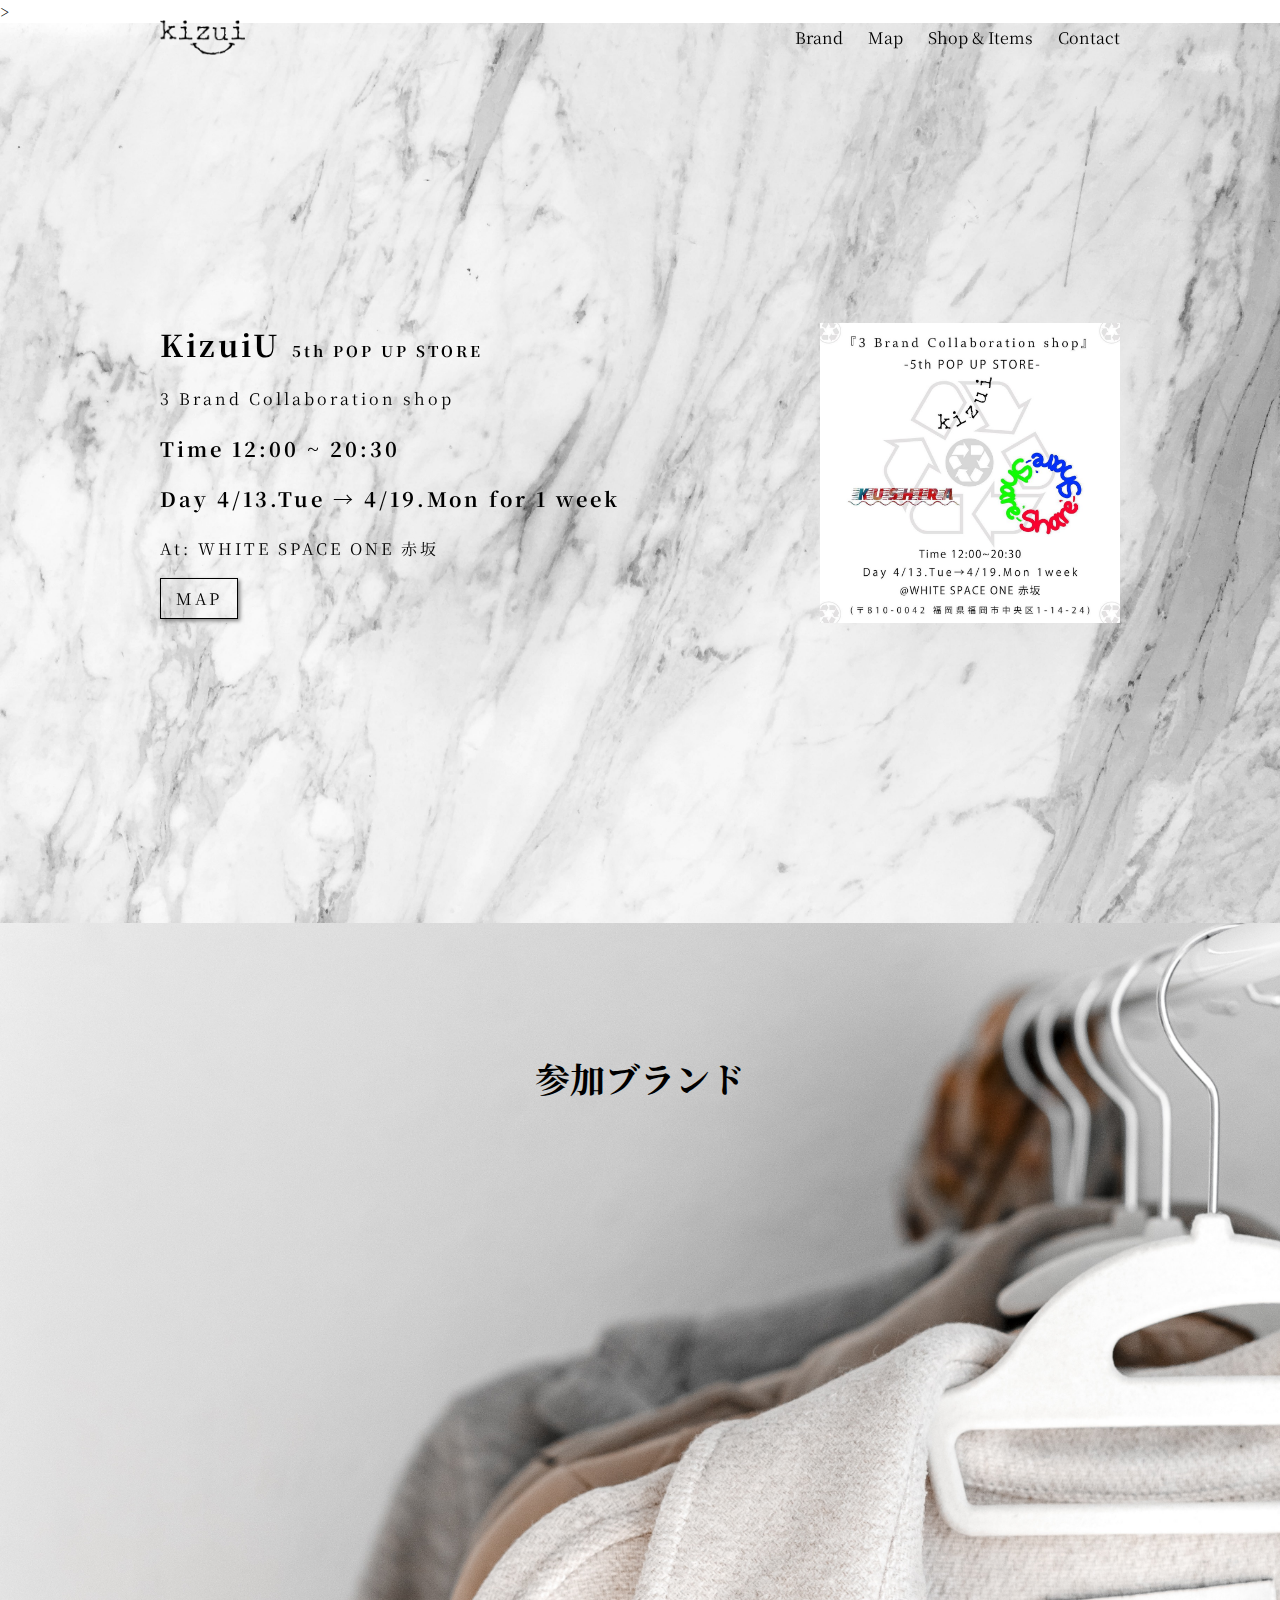
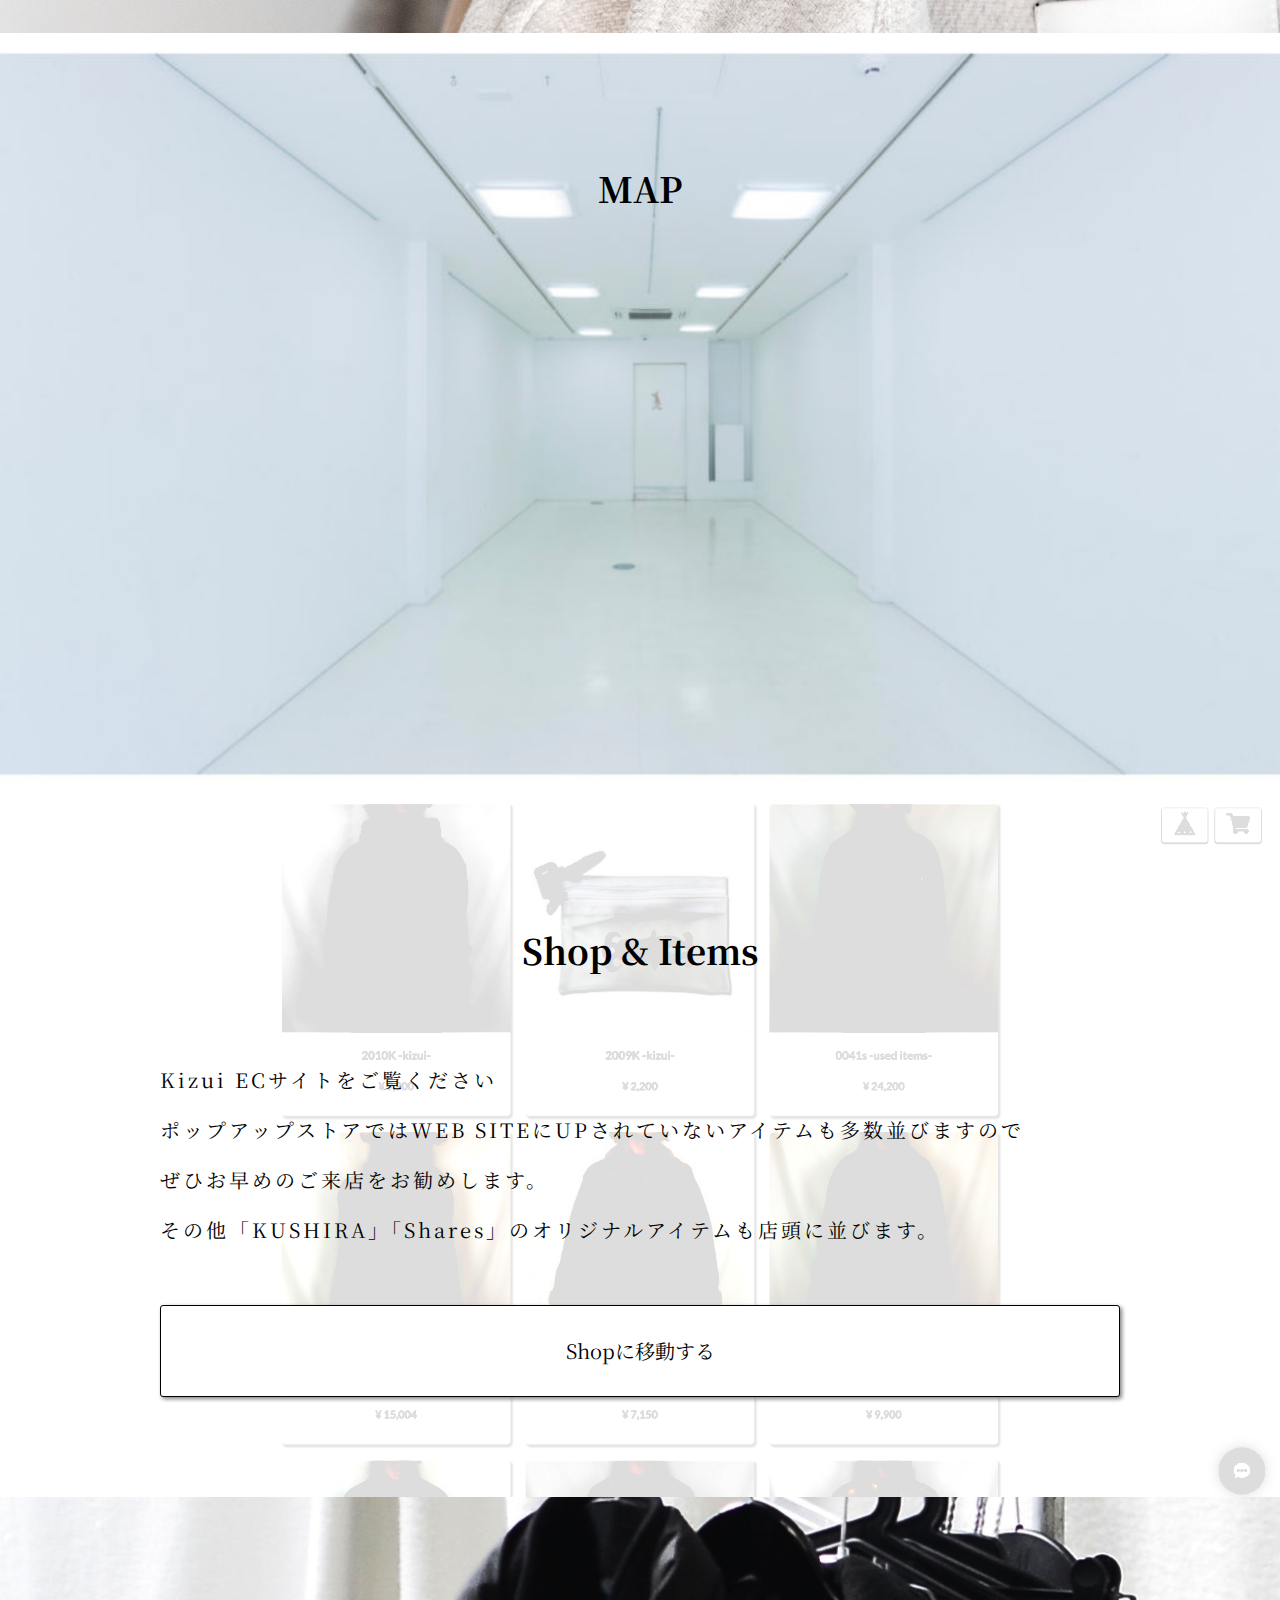
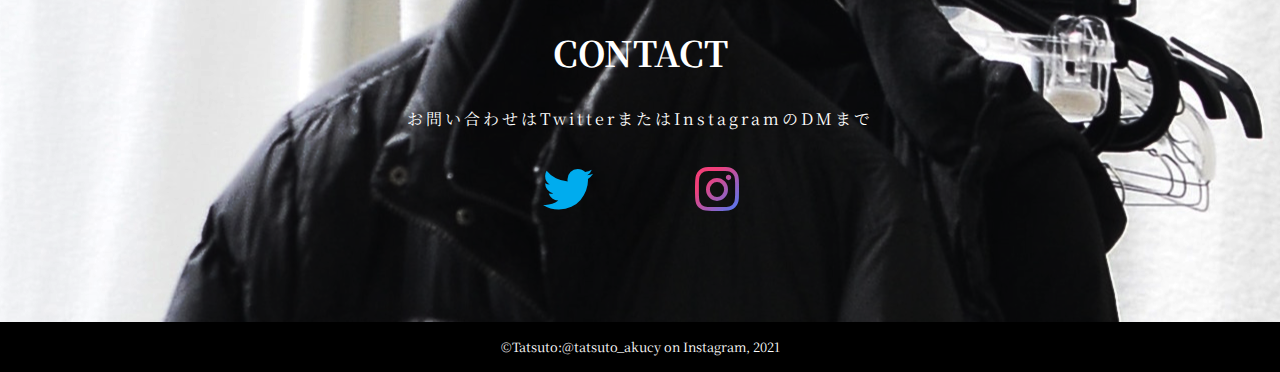
==== home.html @ 680b81e5 "opg設定" ====
<!DOCTYPE html>
<html lang="ja">
<head>
    <meta charset="UTF-8">
    <meta http-equiv="X-UA-Compatible" content="IE=edge">
    <meta name="viewport" content="width=device-width, initial-scale=1.0">
    <link rel="icon" href="img/favicon.ico" />
    <!-- Primary Meta Tags -->
    <title>Kizui U</title>
    <meta name="title" content="Kizui U">
    <meta name="description" content="KizuiU 5th POP UP STORE 3 Brand Collaboration shop Time 12:00 ~ 20:30 Day 4.13 Tue → 4.19 Mon for 1 week At: WHITE SPACE ONE 赤坂">

    <!-- Open Graph / Facebook -->
    <meta property="og:type" content="website">
    <meta property="og:url" content="https://tatsuto-t.github.io/kizui-5th/home.html">
    <meta property="og:title" content="Kizui U">
    <meta property="og:description" content="KizuiU 5th POP UP STORE 3 Brand Collaboration shop Time 12:00 ~ 20:30 Day 4.13 Tue → 4.19 Mon for 1 week At: WHITE SPACE ONE 赤坂">
    <meta property="og:image" content="https://twitter.com/Kizui_fukuoka/photo">

    <!-- Twitter -->
    <meta property="twitter:card" content="summary_large_image">
    <meta property="twitter:url" content="https://tatsuto-t.github.io/kizui-5th/home.html">
    <meta property="twitter:title" content="Kizui U">
    <meta property="twitter:description" content="KizuiU 5th POP UP STORE 3 Brand Collaboration shop Time 12:00 ~ 20:30 Day 4.13 Tue → 4.19 Mon for 1 week At: WHITE SPACE ONE 赤坂">
    <meta property="twitter:image" content="https://twitter.com/Kizui_fukuoka/photo">

    <!-- LINE-->>

    <link rel="stylesheet" href="css/reset.css">
    <link rel="stylesheet" href="css/style.css">
    <link rel="stylesheet" href="css/responsive.css">
    <link rel="preconnect" href="https://fonts.gstatic.com">
    <link href="https://fonts.googleapis.com/css2?family=Noto+Serif:ital,wght@0,400;0,700;1,400;1,700&display=swap" rel="stylesheet">
    <link href="https://fonts.googleapis.com/css2?family=Noto+Serif+JP:wght@200;300;400;500;600;700&display=swap" rel="stylesheet">
    <link href="https://use.fontawesome.com/releases/v5.6.1/css/all.css" rel="stylesheet">
    <link href="https://unpkg.com/aos@2.3.1/dist/aos.css" rel="stylesheet">
</head>
<body>
    <header class="header fixedClass" id="header">
        <div class="header-inner">
            <div class="header-inner-title">
                <a href="#fv"><img src="img/67496733_2654341741459579_6871684335550345512_n__1_-removebg-preview.png" alt=""></a>
            </div>
            <nav class="header-nav">
                <ul class="header-list">
                    <li class="header-item"><a href="#brand" class="">Brand</a></li>
                    <li class="header-item"><a href="#map" class="">Map</a></li>
                    <li class="header-item"><a href="#shop" class="">Shop & Items</a></li>
                    <li class="header-item"><a href="#contact" class="">Contact</a></li>
                </ul>
            </nav>
            <!-- <nav class="header-nav-res">
                <ul class="header-nav-res-list">
                    <li class="hedaer-nav-res-list-items">Brand</li>
                    <li class="hedaer-nav-res-list-items">Brand</li>
                    <li class="hedaer-nav-res-list-items">Brand</li>
                </ul>
            </nav> -->
            <div class="bglayer"></div>
            <button class="burger-btn">
                <span class="bar bar-top"></span>
                <span class="bar bar-mid"></span>
                <span class="bar bar-bot"></span>
            </button>
            <nav class="header-nav-res">
                <ul class="header-nav-res-list">
                    <li class="header-nav-res-list-items"><a href="#fv" class="">Home</a></li>
                    <li class="header-nav-res-list-items"><a href="#brand" class="">Brand</a></li>
                    <li class="header-nav-res-list-items"><a href="#ｓmap" class="">Map</a></li>
                    <li class="header-nav-res-list-items"><a href="#contact" class="">Contact</a></li>
                    <li class="header-nav-res-list-items"><a href="https://kizui.theshop.jp/" class="">Shop & Items</a></li>
                </ul>
            </nav>
        </div>
    </header>




    <main>
        <section class="fv" id="fv">
            <div class="fv-inner" data-aos="zoom-out" data-aos-duration="3000">
                <div class="fv-left">
                    <h2 class="fv-title">KizuiU <span class="fv-subtitle">5th POP UP STORE</span></h2>
                    <div class="fv-contents">
                        <!-- <p class="fv-subtitle">5th POP UP STORE</p> -->
                        <p class="fv-discription">3 Brand Collaboration shop</p>
                        <p class="fv-time">Time 12:00 ~ 20:30</p>
                        <div class="fv-date">Day 4/13.Tue → 4/19.Mon <br class="only-responsivebr">for 1 week</div>
                        <div class="fv-place">
                            <div class="fv-place-name"> At: WHITE SPACE ONE 赤坂</div>
                            <a href="#map" class="fv-place-button">MAP</a>
                        </div>
                    </div>

                </div>
                <div class="fv-right">
                    <div class="fv-right-img">
                        <img src="img/154770206_776366579925732_3287881624628034762_n.jpeg" alt="">
                    </div>
                </div>
            </div>

        </section>

        <section class="concept" id="brand">
            <div class="concept-inner section-inner">
                <h2 class="concept-title title">参加ブランド</h2>
                <div class="concept-discription" data-aos="fade-up" data-aos-duration="1500">
                    <div class="concept-brand">
                        <p class="brand-title">Kizui U</p>
                        <div class="brand-profile">
                            <div class="person-img">
                                <img src="img/78849855_466627437381842_8822648286873309929_n.jpeg" alt="">
                            </div>
                            <div class="brand-sns">
                                <div class="twitter-icon">
                                    <a href="!#"><i class="fab fa-twitter"></i></a>
                                </div>
                                <div class="instagram-icon">
                                    <a href="https://www.instagram.com/jonta4723/"><i class="fab fa-instagram"></i></a>
                                </div>
                            </div>
                        </div>
                        <div class="brand-text">
                            ああああああああああああああああああああああああああaaaaaaaaaaaaああああああ
                        </div>
                    </div>
                    <div class="concept-brand">
                        <p class="brand-title">KUSHIRA</p>
                        <div class="brand-profile" id="">
                            <div class="person-img">
                                <img src="img/129482021_290784669041099_453885726219843506_n.jpeg" alt="">
                            </div>
                            <div class="brand-sns">
                                <div class="twitter-icon">
                                    <a href="!#"><i class="fab fa-twitter"></i></a>
                                </div>
                                <div class="instagram-icon">
                                    <a href="!#"><i class="fab fa-instagram"></i></a>
                                </div>
                            </div>
                        </div>
                        <div class="brand-text">
                            ああああああああああああああああああああああああああaaaaaaaaaaaaああああああ
                        </div>
                    </div>
                    <div class="concept-brand" id="share">
                        <p class="brand-title">Share's</p>
                        <div class="brand-profile">
                            <div class="person-img">
                                <img src="img/pexels-mnz-1598505.jpg" alt="">
                            </div>
                            <div class="brand-sns">
                                <div class="twitter-icon">
                                    <a href="!#"><i class="fab fa-twitter"></i></a>
                                </div>
                                <div class="instagram-icon">
                                    <a href="!#"><i class="fab fa-instagram"></i></a>
                                </div>
                            </div>
                        </div>
                        <div class="brand-text">
                            ああああああああああああああああああああああああああaaaaaaaaaaaaああああああ
                        </div>
                    </div>
                </div>
            </div>
        </section>


        <section class="map" id="map">
            <div class="map-inner">
                <h4 class="map-title title">MAP</h4>
                <div class="map-discription" data-aos="fade-up" data-aos-duration="1500">
                    <div class="map-discription-left">
                        <h3 class="map-name">WHITE SPACE 赤坂</h3>
                        <p class="adress-title">住所</p>
                        <p class="adress">〒810-0042 <br>福岡県福岡市中央区赤坂１丁目１４−２４
                            </p>
                    </div>

                    <div class="map-discription-right">
                        <div class="google-map">
                            <iframe class="google-map-iframe" src="https://www.google.com/maps/embed?pb=!1m14!1m8!1m3!1d13294.396373745121!2d130.389203!3d33.589757!3m2!1i1024!2i768!4f13.1!3m3!1m2!1s0x0%3A0x3ccb156ed5cb7b91!2sBAR%20%26%20WHITE%20SPACE%20ONE!5e0!3m2!1sja!2sjp!4v1615189253435!5m2!1sja!2sjp" width="600" height="450" style="border:0;" allowfullscreen="" loading="lazy"></iframe>
                        </div>
                    </div>

                </div>

            </div>
            <!-- GOOGLE MAP  -->
        </section>

        <section class="shop" id="shop">
            <div class="shop-inner">
                <h4 class="shop-title title">Shop & Items</h4>
                <div class="shop-discription">
                    <div class="shop-discription-left">
                        <p>Kizui ECサイトをご覧ください</p>
                    <p>ポップアップストアではWEB SITEに<br class="only-responsivebr-500">UPされていないアイテムも多数並びますので<br>ぜひお早めのご来店をお勧めします。</p>
                    <p>その他「KUSHIRA」「Shares」の<br class="only-responsivebr-500">オリジナルアイテムも店頭に並びます。</p>
                    </div>
                    <div class="shop-discription-right">
                        <div class="shop-page-button">
                            <a href="https://kizui.theshop.jp/" target="_blank" rel="noopener noreferrer"><p>Shopに移動する</p></a>
                        </div>

                    </div>
                </div>
            </div>
        </section>

        <!-- <secition class="aboutme">
            <div class="section-inner">
                <h3 class="aboutme-title">石川</h3>
                <div class="aboutme-discription">
                    <div class="aboutme-img">
                        <img src="" alt="">
                    </div>
                    <div class="aboutme-right">
                        <div class="sns-icons">
                            <div class="twitter-icon"></div>
                            <div class="instagram-icon"></div>
                        </div>
                        <p class="aboutme-text">aaaaaaaaaaaああああああああああaaaaaaaaaaaaaaaaaaaaaaa</p>
                    </div>
                </div>
            </div> -->


        <!-- </secition> -->
        <section class="contact" id="contact" data-aos="" data-aos-duration="500">
            <div class="contact-inner">
                <div class="contact-title title">CONTACT</div>
                <div class="contact-discription">
                    <p class="contact-text">お問い合わせは<br class="only-responsivebr">TwitterまたはInstagramのDMまで</p>
                    <div class="sns-icons">
                        <div class="twitter-icon"><a href="!#"><i class="fab fa-twitter"></i></a></div>
                        <div class="instagram-icon"><a href="!#"><i class="fab fa-instagram"></i></a></div>
                    </div>
                </div>
            </div>

        </section>
    </main>
    <footer class="footer">
        <small>&copy;Tatsuto:@tatsuto_akucy on Instagram, 2021</small>
    </footer>
    <script src="https://ajax.googleapis.com/ajax/libs/jquery/3.5.1/jquery.min.js"></script>
    <script src="js/smooth-scroll.min.js"></script>
    <script src="https://unpkg.com/aos@2.3.1/dist/aos.js"></script>
    <script src="js/script.js"></script>
</body>
</html>

<!-- shopへの移動ボタンも欲しい -->
<!-- 2 -->
---- css/style.css ----
@charset "UTF-8";
body {
  font-family: "Nato Serif", 'Noto Serif JP', serif;
  margin: 0 auto;
  overflow-x: hidden;
}

img {
  width: 100%;
  height: 100%;
}

li {
  list-style: none;
}

a {
  text-decoration: none;
  color: black;
}

.section-inner {
  max-width: 1000px;
  width: 100%;
  margin: 0 auto;
}

.title {
  font-size: 35px;
  font-weight: bold;
  padding-top: 130px;
}

.fa-instagram {
  background: -webkit-linear-gradient(135deg, #427eff 0%, #f13f79 70%);
  -webkit-background-clip: text;
  -webkit-text-fill-color: transparent;
}

.header {
  width: 100%;
  vertical-align: middle;
  z-index: 3;
  position: absolute;
  top: 0;
  left: 0;
  -webkit-box-sizing: border-box;
          box-sizing: border-box;
  -webkit-transition: .5s;
  transition: .5s;
}

.header-inner {
  -webkit-transition: .5s;
  transition: .5s;
  padding: 0 20px;
  display: -webkit-box;
  display: -ms-flexbox;
  display: flex;
  max-width: 1000px;
  width: 100%;
  -webkit-box-align: center;
      -ms-flex-align: center;
          align-items: center;
  margin: 0 auto;
  padding: 20px;
  -webkit-box-pack: justify;
      -ms-flex-pack: justify;
          justify-content: space-between;
}

.header-inner-title {
  -webkit-transition: .5s;
  transition: .5s;
  font-style: italic;
  font-size: 20px;
}

.header-inner-title img {
  height: 35px;
  width: auto;
  vertical-align: middle;
}

.header-inner .header-nav .header-list {
  display: -webkit-box;
  display: -ms-flexbox;
  display: flex;
}

.header-inner .header-nav .header-list .header-item {
  padding-left: 25px;
}

.header-inner .header-nav-res {
  display: none;
}

.header-inner .burger-btn {
  display: none;
  z-index: 15;
}

.fixed {
  position: fixed;
  background-color: whitesmoke;
  width: 100%;
  -webkit-transition: .5s;
  transition: .5s;
}

.header-active {
  background-color: none !important;
}

.bglayer {
  position: fixed;
  top: 0;
  left: 0;
  width: 100%;
  height: 100%;
  display: none;
  background: #000;
  opacity: 0.3;
  z-index: 3;
  -webkit-transition: 0.3s;
  transition: 0.3s;
}

.bglayer.open {
  -webkit-transition: 0.3s;
  transition: 0.3s;
}

.fv {
  height: 100vh;
  min-height: 550px;
  position: relative;
  background-image: url("../img/pexels-henry-&-co-2341290.jpg");
  background-position: center;
  background-size: cover;
}

.fv .fv-inner {
  display: -webkit-box;
  display: -ms-flexbox;
  display: flex;
  -webkit-box-align: center;
      -ms-flex-align: center;
          align-items: center;
  -webkit-box-pack: justify;
      -ms-flex-pack: justify;
          justify-content: space-between;
  max-width: 1000px;
  padding: 0 50px;
  position: absolute;
  top: 0;
  right: 0;
  bottom: 0;
  left: 0;
  margin: auto;
  padding: 0 20px;
}

.fv .fv-inner .fv-left {
  letter-spacing: 3px;
}

.fv .fv-inner .fv-left .fv-title {
  font-size: 30px;
  padding-bottom: 8px;
}

.fv .fv-inner .fv-left .fv-title span {
  font-size: 15px;
}

.fv .fv-inner .fv-left .fv-contents {
  line-height: 50px;
}

.fv .fv-inner .fv-left .fv-contents .fv-time {
  font-size: 20px;
  font-weight: bold;
}

.fv .fv-inner .fv-left .fv-contents .fv-date {
  font-size: 20px;
  font-weight: bold;
}

.fv .fv-inner .fv-left .fv-contents .fv-place .fv-place-button {
  border: 1px solid black;
  padding: 8px 15px;
  -webkit-box-shadow: 2px 2px 4px gray;
          box-shadow: 2px 2px 4px gray;
  -webkit-transition: .3s;
  transition: .3s;
}

.fv .fv-inner .fv-left .fv-contents .fv-place .fv-place-button:hover {
  opacity: .3;
  -webkit-transition: .3s;
  transition: .3s;
}

.fv .fv-inner .fv-right .fv-right-img {
  width: 300px;
  height: 300px;
}

.concept {
  background-image: url("../img/pexels-nataliya-vaitkevich-4641825.jpg");
  background-size: cover;
  background-position: center;
  padding-bottom: 100px;
}

.concept-inner {
  padding: 0 20px;
}

.concept-inner .concept-title {
  text-align: center;
  padding-bottom: 80px;
}

.concept-inner .concept-discription {
  display: -webkit-box;
  display: -ms-flexbox;
  display: flex;
  -webkit-box-pack: justify;
      -ms-flex-pack: justify;
          justify-content: space-between;
}

.concept-inner .concept-discription .concept-brand {
  color: black;
  background-image: url("../img/67496733_2654341741459579_6871684335550345512_n.jpeg");
  background-color: rgba(255, 255, 255, 0.8);
  background-blend-mode: lighten;
  background-size: cover;
  background-position: center;
  width: 30%;
  height: 350px;
  border: 1px solid black;
  padding-left: 2%;
  padding-right: 2%;
}

.concept-inner .concept-discription .concept-brand .brand-title {
  padding-top: 10px;
  text-align: center;
  color: black;
  padding-bottom: 10px;
}

.concept-inner .concept-discription .concept-brand .brand-profile {
  display: -webkit-box;
  display: -ms-flexbox;
  display: flex;
  -webkit-box-align: center;
      -ms-flex-align: center;
          align-items: center;
}

.concept-inner .concept-discription .concept-brand .brand-profile .person-img {
  width: 100px;
  height: 100px;
}

.concept-inner .concept-discription .concept-brand .brand-profile .person-img img {
  border-radius: 50%;
  -o-object-fit: cover;
     object-fit: cover;
}

.concept-inner .concept-discription .concept-brand .brand-profile .brand-sns {
  margin: 0 auto;
  display: -webkit-box;
  display: -ms-flexbox;
  display: flex;
  -ms-flex-pack: distribute;
      justify-content: space-around;
  font-size: 30px;
}

.concept-inner .concept-discription .concept-brand .brand-profile .brand-sns .twitter-icon .fa-twitter {
  color: #00acee;
}

.concept-inner .concept-discription .concept-brand .brand-profile .brand-sns .instagram-icon {
  padding-left: 50%;
}

.concept-inner .concept-discription .concept-brand .brand-text {
  padding-top: 18px;
  color: black;
}

#share {
  background-image: url("../img/pexels-dids-4951277.jpeg");
  background-position: center;
  background-size: cover;
}

.map {
  background-image: url("../img/rental03-1024x724.jpeg");
  background-position: center;
  background-size: cover;
  padding-bottom: 100px;
}

.map-inner {
  max-width: 1000px;
  margin: 0 auto;
  padding: 0 20px;
}

.map-inner .map-title {
  text-align: center;
}

.map-inner .map-discription {
  display: -webkit-box;
  display: -ms-flexbox;
  display: flex;
  -webkit-box-pack: justify;
      -ms-flex-pack: justify;
          justify-content: space-between;
  padding-top: 50px;
}

.map-inner .map-discription-left {
  width: 40%;
  line-height: 30px;
  letter-spacing: 3px;
  padding-top: 10%;
}

.map-inner .map-discription-left .map-name {
  font-size: 30px;
  padding-bottom: 20px;
}

.map-inner .map-discription-right {
  position: relative;
  width: 60%;
}

.map-inner .map-discription-right .google-map {
  height: 0;
  padding-top: 75%;
}

.map-inner .map-discription-right .google-map .google-map-iframe {
  position: absolute;
  top: 0;
  left: 0;
  width: 100%;
  height: 100%;
}

.shop {
  background-image: url("../img/FireShot Capture 003 - kizui shop（キズイショップ） 古着・古着リメイクブランドSHOP - kizui.theshop.jp.png");
  background-position: center;
  background-color: #dddddd;
  background-size: cover;
  background-blend-mode: lighten;
  padding-bottom: 100px;
  background-position: 50% 10%;
}

.shop .shop-inner {
  max-width: 1000px;
  margin: 0 auto;
  padding: 0 20px;
  text-align: center;
}

.shop .shop-inner .shop-title {
  padding-bottom: 80px;
}

.shop .shop-inner .shop-discription {
  font-size: 20px;
  line-height: 50px;
  text-align: left;
}

.shop .shop-inner .shop-discription-left {
  padding-bottom: 50px;
  letter-spacing: 3px;
}

.shop .shop-inner .shop-discription-left a {
  border: solid;
}

.shop .shop-inner .shop-discription-right p {
  padding: 20px;
  border: 1px solid;
  text-align: center;
  border-radius: 3px;
  background-color: white;
  -webkit-box-shadow: 2px 2px 4px gray;
          box-shadow: 2px 2px 4px gray;
}

.shop .shop-inner .shop-discription-right p:hover {
  color: white;
  background-color: gray;
  -webkit-transition: .3s;
  transition: .3s;
  -webkit-box-shadow: 2px 2px 4px white;
          box-shadow: 2px 2px 4px white;
}

.contact {
  background-image: url("../img/pexels-skylar-kang-6044973.jpg");
  background-position: 65%, 0%;
  background-color: #545454;
  background-blend-mode: hard-light;
  text-align: center;
  padding-bottom: 100px;
  position: relative;
}

.contact .contact-inner {
  max-width: 1000px;
  margin: 0 auto;
}

.contact .contact-inner .contact-title {
  padding-bottom: 30px;
  color: white;
}

.contact .contact-inner .contact-discription {
  color: white;
}

.contact .contact-inner .contact-discription .contact-text {
  padding-bottom: 20px;
  letter-spacing: 3px;
}

.contact .contact-inner .contact-discription .sns-icons {
  display: -webkit-box;
  display: -ms-flexbox;
  display: flex;
  -webkit-box-pack: center;
      -ms-flex-pack: center;
          justify-content: center;
  font-size: 50px;
}

.contact .contact-inner .contact-discription .sns-icons .twitter-icon {
  padding-right: 5%;
}

.contact .contact-inner .contact-discription .sns-icons .fa-twitter {
  color: #00acee;
  padding-right: 20%;
}

.contact .contact-inner .contact-discription .sns-icons .instagram-icon {
  padding-left: 5%;
}

.contact .contact-inner .contact-discription .sns-icons .fa-instagram {
  color: palevioletred;
  padding-left: 5%;
}

.footer {
  background-color: black;
  text-align: center;
}

.footer small {
  color: white;
  text-align: center;
  line-height: 50px;
}

.only-responsivebr {
  display: none;
}

.only-responsivebr-375 {
  display: none;
}

.only-responsivebr-500 {
  display: none;
}

.open {
  display: block;
}

.header-active {
  background-color: none !important;
}
/*# sourceMappingURL=style.css.map */
---- css/responsive.css ----
@media screen and (max-width: 768px) {
  .header-inner {
    padding-left: 4vw;
    padding-right: 4vw;
    padding-top: 15px;
    padding-bottom: 15px;
  }
  .header-inner .header-nav {
    display: none;
  }
  .header-inner .burger-btn {
    display: block;
    position: absolute;
    right: 4vw;
    z-index: 13;
    -webkit-transition: all .5s;
    transition: all .5s;
  }
  .header-inner .burger-btn .bar {
    display: block;
    height: 3px;
    width: 30px;
    background-color: black;
    -webkit-transition: all .5s;
    transition: all .5s;
  }
  .header-inner .bar-top,
  .header-inner .bar-mid {
    margin-bottom: 8px;
  }
  .header-inner .burger-btn.close .bar-top {
    -webkit-transform: rotate(45deg) translate(8px, 8px);
            transform: rotate(45deg) translate(8px, 8px);
    border-color: white;
    -webkit-transition: all .5s;
    transition: all .5s;
    background-color: white;
  }
  .header-inner .burger-btn.close .bar-mid {
    opacity: 0;
    -webkit-transition: all opacity .3s;
    transition: all opacity .3s;
    border-color: white;
  }
  .header-inner .burger-btn.close .bar-bot {
    -webkit-transform: rotate(-45deg) translate(8px, -8px);
            transform: rotate(-45deg) translate(8px, -8px);
    -webkit-transition: all .5s;
    transition: all .5s;
    border-color: white;
    background-color: white;
  }
  .header .header-nav-res {
    display: block;
    background-image: url("../img/mathias-p-r-reding-3GwOfh-VMgQ-unsplash.jpg");
    background-size: cover;
    background-color: black;
    background-blend-mode: luminosity;
    background-position: 10%, 0;
    height: 100vh;
    width: 60%;
    margin: 0 0 0 auto;
    padding: 0;
    z-index: 9;
    position: fixed;
    top: 0;
    right: 0;
    color: white;
    right: -60%;
    -webkit-transition: 0.3s;
    transition: 0.3s;
  }
  .header .header-nav-res-list {
    padding-top: 30px;
    padding-left: 10vw;
  }
  .header .header-nav-res-list-items {
    line-height: 5;
  }
  .header .header-nav-res-list-items a {
    color: white;
  }
  .header-nav-res.active {
    right: 0 !important;
    -webkit-transition: 0.3s;
    transition: 0.3s;
  }
  .fv-inner {
    background-image: url("../img/154770206_776366579925732_3287881624628034762_n.jpeg");
    background-position: center;
    background-size: contain;
    background-blend-mode: lighten;
    background-color: rgba(255, 255, 255, 0.8);
    padding-top: 30px;
  }
  .fv-inner .fv-right {
    display: none;
  }
  .concept-inner {
    padding: 0 4vw;
  }
  .concept .concept-discription {
    display: block;
  }
  .concept .concept-discription .concept-brand {
    width: 100%;
    padding-left: 15px;
    padding-right: 15px;
  }
  .concept .concept-discription .concept-brand .brand-title {
    font-size: 25px;
    font-style: italic;
  }
  .concept .concept-discription .concept-brand .brand-profile .brand-sns {
    font-size: 40px;
    -webkit-box-pack: justify;
        -ms-flex-pack: justify;
            justify-content: space-between;
    width: 30%;
  }
  .map-inner {
    padding: 0 4vw;
  }
  .map-inner .map-title {
    font-size: 35px;
  }
  .map-inner .map-discription {
    display: block;
    font-size: 15px;
  }
  .map-inner .map-discription-left {
    width: 100%;
    text-align: center;
    padding-bottom: 50px;
    font-weight: bold;
    padding-top: 9%;
  }
  .map-inner .map-discription-right {
    width: 100%;
  }
  .shop-inner .shop-discription-left {
    font-size: 15px;
  }
  .contact .contact-inner {
    padding: 0 4vw;
  }
  footer {
    font-size: 50%;
  }
  .only-responsivebr {
    display: block;
  }
}

@media screen and (max-width: 500px) {
  .only-responsivebr-500 {
    display: block;
  }
}

@media screen and (max-width: 375px) {
  .fv {
    margin-top: 30px;
  }
  .only-responsivebr-375 {
    display: block;
  }
}
/*# sourceMappingURL=responsive.css.map */
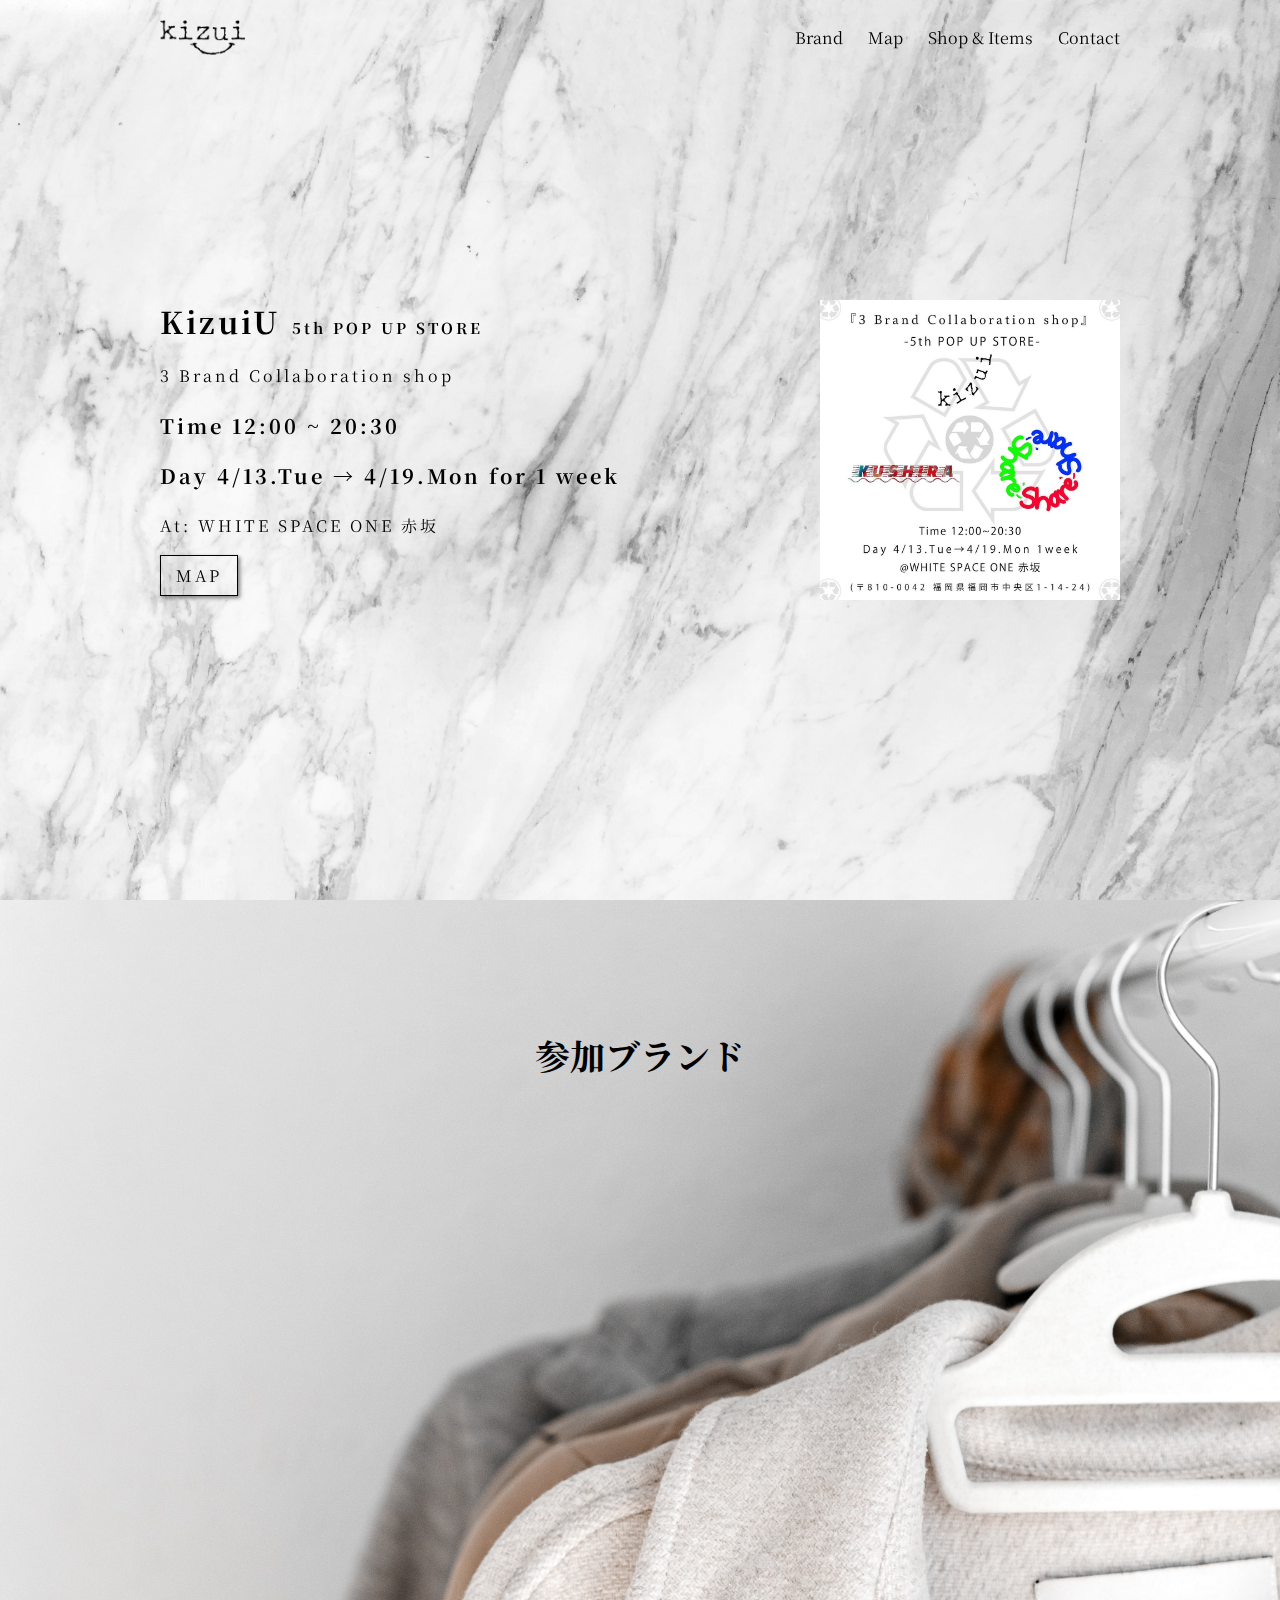
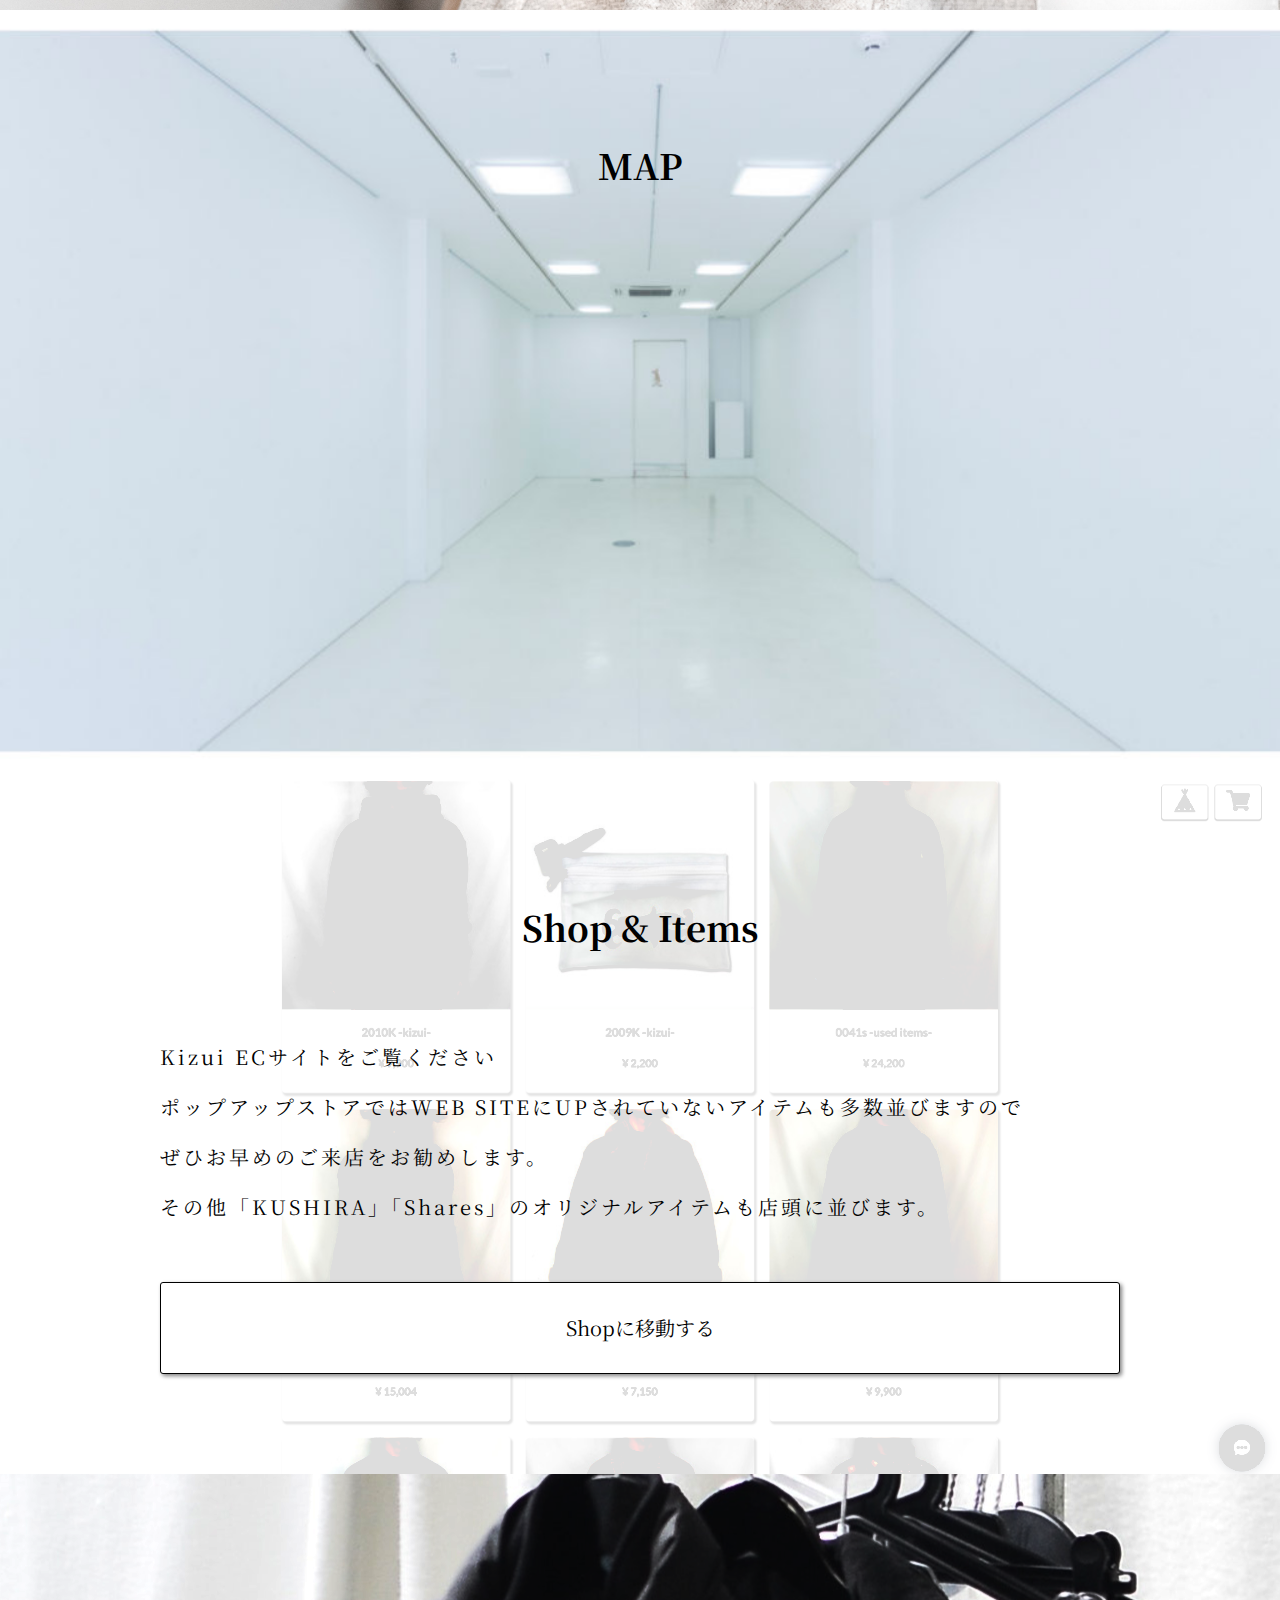
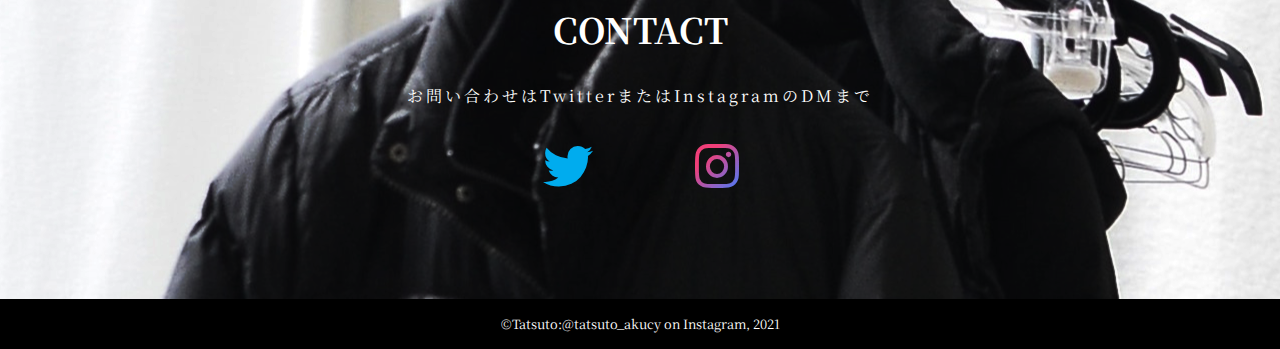
==== commit 96489c1b: "bag" ====
--- a/home.html
+++ b/home.html
@@ -24,7 +24,7 @@
     <meta property="twitter:description" content="KizuiU 5th POP UP STORE 3 Brand Collaboration shop Time 12:00 ~ 20:30 Day 4.13 Tue → 4.19 Mon for 1 week At: WHITE SPACE ONE 赤坂">
     <meta property="twitter:image" content="https://twitter.com/Kizui_fukuoka/photo">
 
-    <!-- LINE-->>
+    <!-- LINE-->
 
     <link rel="stylesheet" href="css/reset.css">
     <link rel="stylesheet" href="css/style.css">
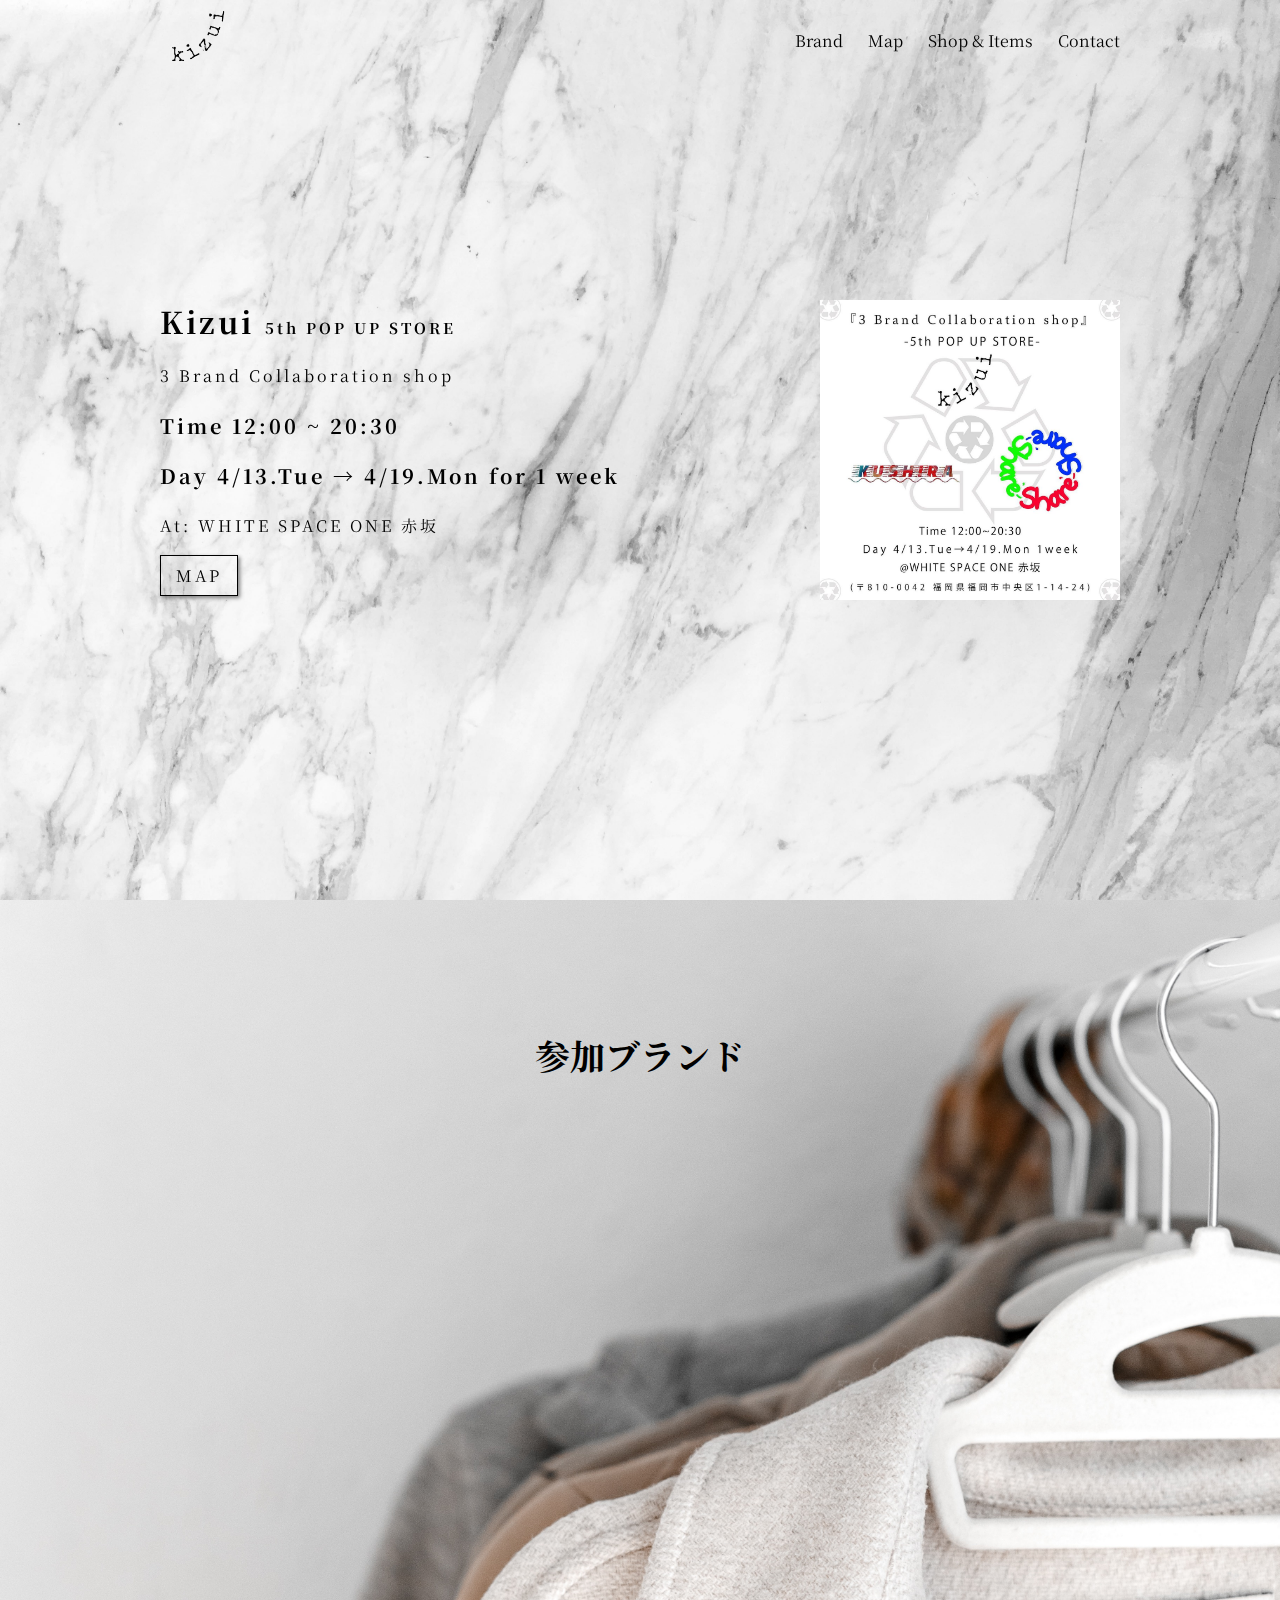
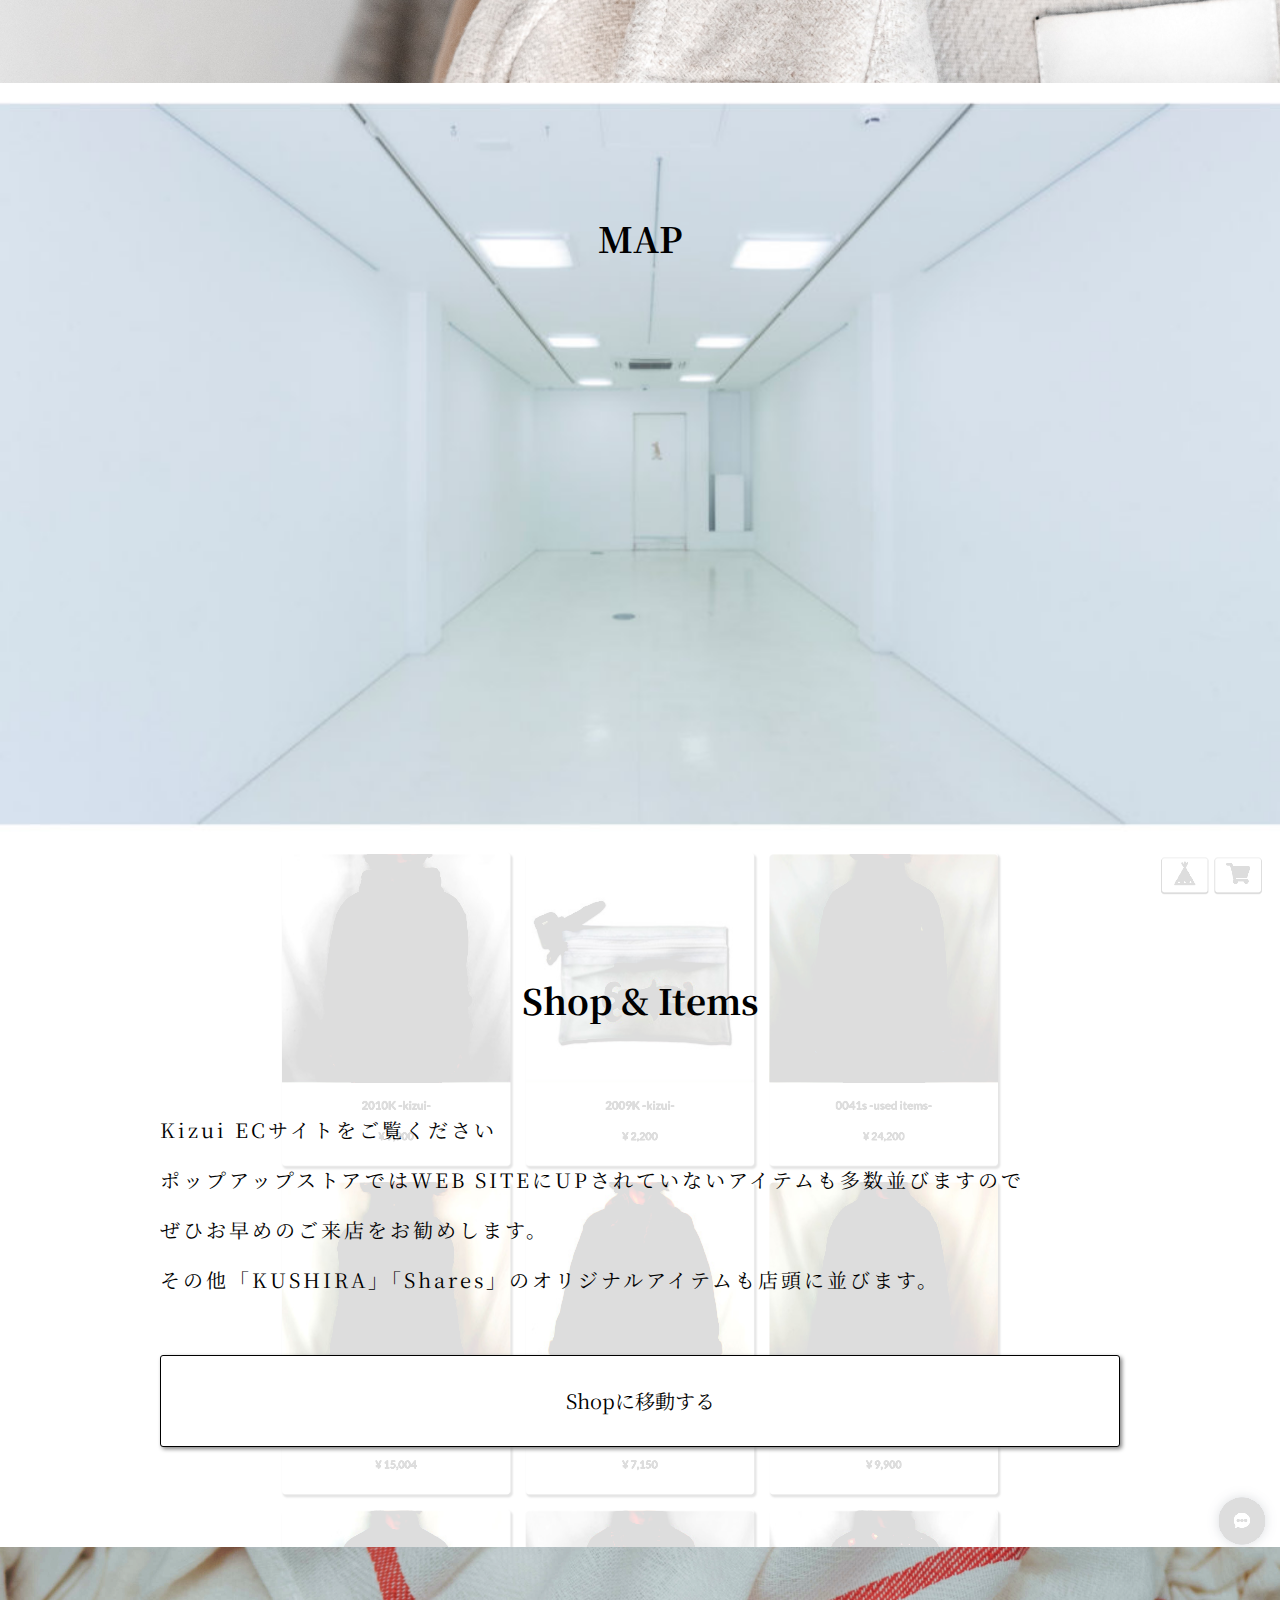
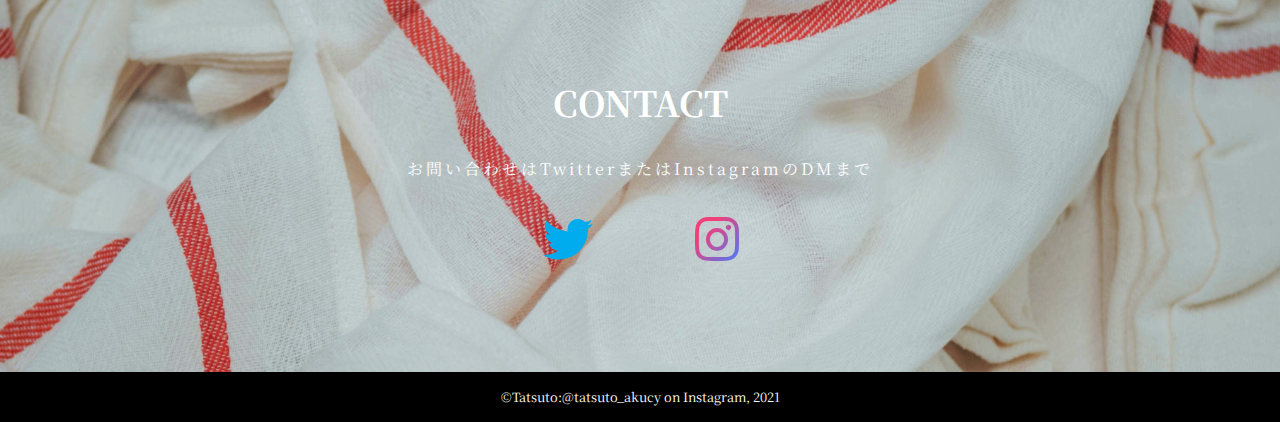
==== commit 5ef856eb: "JONTAさん修正途中" ====
--- a/home.html
+++ b/home.html
@@ -15,14 +15,14 @@
     <meta property="og:url" content="https://tatsuto-t.github.io/kizui-5th/home.html">
     <meta property="og:title" content="Kizui U">
     <meta property="og:description" content="KizuiU 5th POP UP STORE 3 Brand Collaboration shop Time 12:00 ~ 20:30 Day 4.13 Tue → 4.19 Mon for 1 week At: WHITE SPACE ONE 赤坂">
-    <meta property="og:image" content="https://twitter.com/Kizui_fukuoka/photo">
+    <meta property="og:image" content="https://pbs.twimg.com/profile_images/1190644043493117954/TVlC86c8_400x400.jpg">
 
     <!-- Twitter -->
     <meta property="twitter:card" content="summary_large_image">
     <meta property="twitter:url" content="https://tatsuto-t.github.io/kizui-5th/home.html">
     <meta property="twitter:title" content="Kizui U">
     <meta property="twitter:description" content="KizuiU 5th POP UP STORE 3 Brand Collaboration shop Time 12:00 ~ 20:30 Day 4.13 Tue → 4.19 Mon for 1 week At: WHITE SPACE ONE 赤坂">
-    <meta property="twitter:image" content="https://twitter.com/Kizui_fukuoka/photo">
+    <meta property="twitter:image" content="https://pbs.twimg.com/profile_images/1190644043493117954/TVlC86c8_400x400.jpg">
 
     <!-- LINE-->
 
@@ -39,7 +39,7 @@
     <header class="header fixedClass" id="header">
         <div class="header-inner">
             <div class="header-inner-title">
-                <a href="#fv"><img src="img/67496733_2654341741459579_6871684335550345512_n__1_-removebg-preview.png" alt=""></a>
+                <a href="#fv"><img src="img/Kizui_regular_imgs/kizui斜め(新オリジナル)5.png" alt=""></a>
             </div>
             <nav class="header-nav">
                 <ul class="header-list">
@@ -81,7 +81,7 @@
         <section class="fv" id="fv">
             <div class="fv-inner" data-aos="zoom-out" data-aos-duration="3000">
                 <div class="fv-left">
-                    <h2 class="fv-title">KizuiU <span class="fv-subtitle">5th POP UP STORE</span></h2>
+                    <h2 class="fv-title">Kizui <span class="fv-subtitle">5th POP UP STORE</span></h2>
                     <div class="fv-contents">
                         <!-- <p class="fv-subtitle">5th POP UP STORE</p> -->
                         <p class="fv-discription">3 Brand Collaboration shop</p>
@@ -108,7 +108,7 @@
                 <h2 class="concept-title title">参加ブランド</h2>
                 <div class="concept-discription" data-aos="fade-up" data-aos-duration="1500">
                     <div class="concept-brand">
-                        <p class="brand-title">Kizui U</p>
+                        <p class="brand-title">- Kizui -</p>
                         <div class="brand-profile">
                             <div class="person-img">
                                 <img src="img/78849855_466627437381842_8822648286873309929_n.jpeg" alt="">
@@ -123,11 +123,13 @@
                             </div>
                         </div>
                         <div class="brand-text">
-                            ああああああああああああああああああああああああああaaaaaaaaaaaaああああああ
-                        </div>
-                    </div>
-                    <div class="concept-brand">
-                        <p class="brand-title">KUSHIRA</p>
+                            古着、リメイクした古着とオリジナルの商品を扱う、福岡のSHOP。
+                            当店のアイテムを日々のスタイリングに１つでも加えるだけで
+                            いつもとは違う、人とは変わった個性的な着こなしを楽しめます。
+                        </div>
+                    </div>
+                    <div class="concept-brand" id="kushira">
+                        <p class="brand-title">- KUSHIRA -</p>
                         <div class="brand-profile" id="">
                             <div class="person-img">
                                 <img src="img/129482021_290784669041099_453885726219843506_n.jpeg" alt="">
@@ -142,11 +144,13 @@
                             </div>
                         </div>
                         <div class="brand-text">
-                            ああああああああああああああああああああああああああaaaaaaaaaaaaああああああ
+                            @kazuki___art がネームを「KUSHIRA」へ変更。パテや染料等を使って様々な作品を作ったり
+                            POP UP STOREでは店内のオブジェクト作りと
+                            リメイクアイテムと服飾品も販売します。
                         </div>
                     </div>
                     <div class="concept-brand" id="share">
-                        <p class="brand-title">Share's</p>
+                        <p class="brand-title">- Share's -</p>
                         <div class="brand-profile">
                             <div class="person-img">
                                 <img src="img/pexels-mnz-1598505.jpg" alt="">
@@ -161,7 +165,8 @@
                             </div>
                         </div>
                         <div class="brand-text">
-                            ああああああああああああああああああああああああああaaaaaaaaaaaaああああああ
+                            @yu_daidesuuと@tacminemの二人が展開するNew brand。コンセプトは"自分が着たいと思う物を作る"
+                            「Share's＝共有」
                         </div>
                     </div>
                 </div>
--- a/css/style.css
+++ b/css/style.css
@@ -63,7 +63,8 @@
       -ms-flex-align: center;
           align-items: center;
   margin: 0 auto;
-  padding: 20px;
+  padding-left: 20px;
+  padding-right: 20px;
   -webkit-box-pack: justify;
       -ms-flex-pack: justify;
           justify-content: space-between;
@@ -77,7 +78,7 @@
 }
 
 .header-inner-title img {
-  height: 35px;
+  height: 80px;
   width: auto;
   vertical-align: middle;
 }
@@ -236,16 +237,20 @@
 
 .concept-inner .concept-discription .concept-brand {
   color: black;
-  background-image: url("../img/67496733_2654341741459579_6871684335550345512_n.jpeg");
+  background-image: url("../img/Kizui_regular_imgs/kizui斜め(新オリジナル)5.png");
   background-color: rgba(255, 255, 255, 0.8);
   background-blend-mode: lighten;
-  background-size: cover;
+  background-size: contain;
   background-position: center;
   width: 30%;
-  height: 350px;
+  -ms-flex-item-align: stretch;
+      -ms-grid-row-align: stretch;
+      align-self: stretch;
   border: 1px solid black;
   padding-left: 2%;
   padding-right: 2%;
+  padding-top: 10px;
+  padding-bottom: 40px;
 }
 
 .concept-inner .concept-discription .concept-brand .brand-title {
@@ -273,6 +278,8 @@
   border-radius: 50%;
   -o-object-fit: cover;
      object-fit: cover;
+  -webkit-box-shadow: black;
+          box-shadow: black;
 }
 
 .concept-inner .concept-discription .concept-brand .brand-profile .brand-sns {
@@ -296,12 +303,21 @@
 .concept-inner .concept-discription .concept-brand .brand-text {
   padding-top: 18px;
   color: black;
+  letter-spacing: 3px;
+  line-height: 30px;
+  font-weight: bold;
 }
 
 #share {
-  background-image: url("../img/pexels-dids-4951277.jpeg");
-  background-position: center;
-  background-size: cover;
+  background-image: url("../img/Kizui_regular_imgs/IMG_9426.PNG");
+  background-position: center;
+  background-size: contain;
+}
+
+#kushira {
+  background-image: url("../img/Kizui_regular_imgs/kushira.png");
+  background-position: center;
+  background-size: contain;
 }
 
 .map {
@@ -417,10 +433,11 @@
 }
 
 .contact {
-  background-image: url("../img/pexels-skylar-kang-6044973.jpg");
-  background-position: 65%, 0%;
+  background-image: url("../img/bg-imgs/brian-patrick-tagalog-6ODCOyHt944-unsplash.jpg");
   background-color: #545454;
   background-blend-mode: hard-light;
+  background-position: 10%, 0%;
+  background-size: cover;
   text-align: center;
   padding-bottom: 100px;
   position: relative;
--- a/css/responsive.css
+++ b/css/responsive.css
@@ -2,8 +2,6 @@
   .header-inner {
     padding-left: 4vw;
     padding-right: 4vw;
-    padding-top: 15px;
-    padding-bottom: 15px;
   }
   .header-inner .header-nav {
     display: none;
@@ -100,12 +98,29 @@
     padding: 0 4vw;
   }
   .concept .concept-discription {
-    display: block;
+    display: -webkit-box;
+    display: -ms-flexbox;
+    display: flex;
+    -webkit-box-orient: vertical;
+    -webkit-box-direction: normal;
+        -ms-flex-direction: column;
+            flex-direction: column;
+    -ms-flex-item-align: stretch;
+        align-self: stretch;
+    -webkit-box-align: stretch;
+        -ms-flex-align: stretch;
+            align-items: stretch;
   }
   .concept .concept-discription .concept-brand {
     width: 100%;
     padding-left: 15px;
     padding-right: 15px;
+    -ms-flex-item-align: stretch;
+        -ms-grid-row-align: stretch;
+        align-self: stretch;
+    -webkit-box-align: stretch;
+        -ms-flex-align: stretch;
+            align-items: stretch;
   }
   .concept .concept-discription .concept-brand .brand-title {
     font-size: 25px;
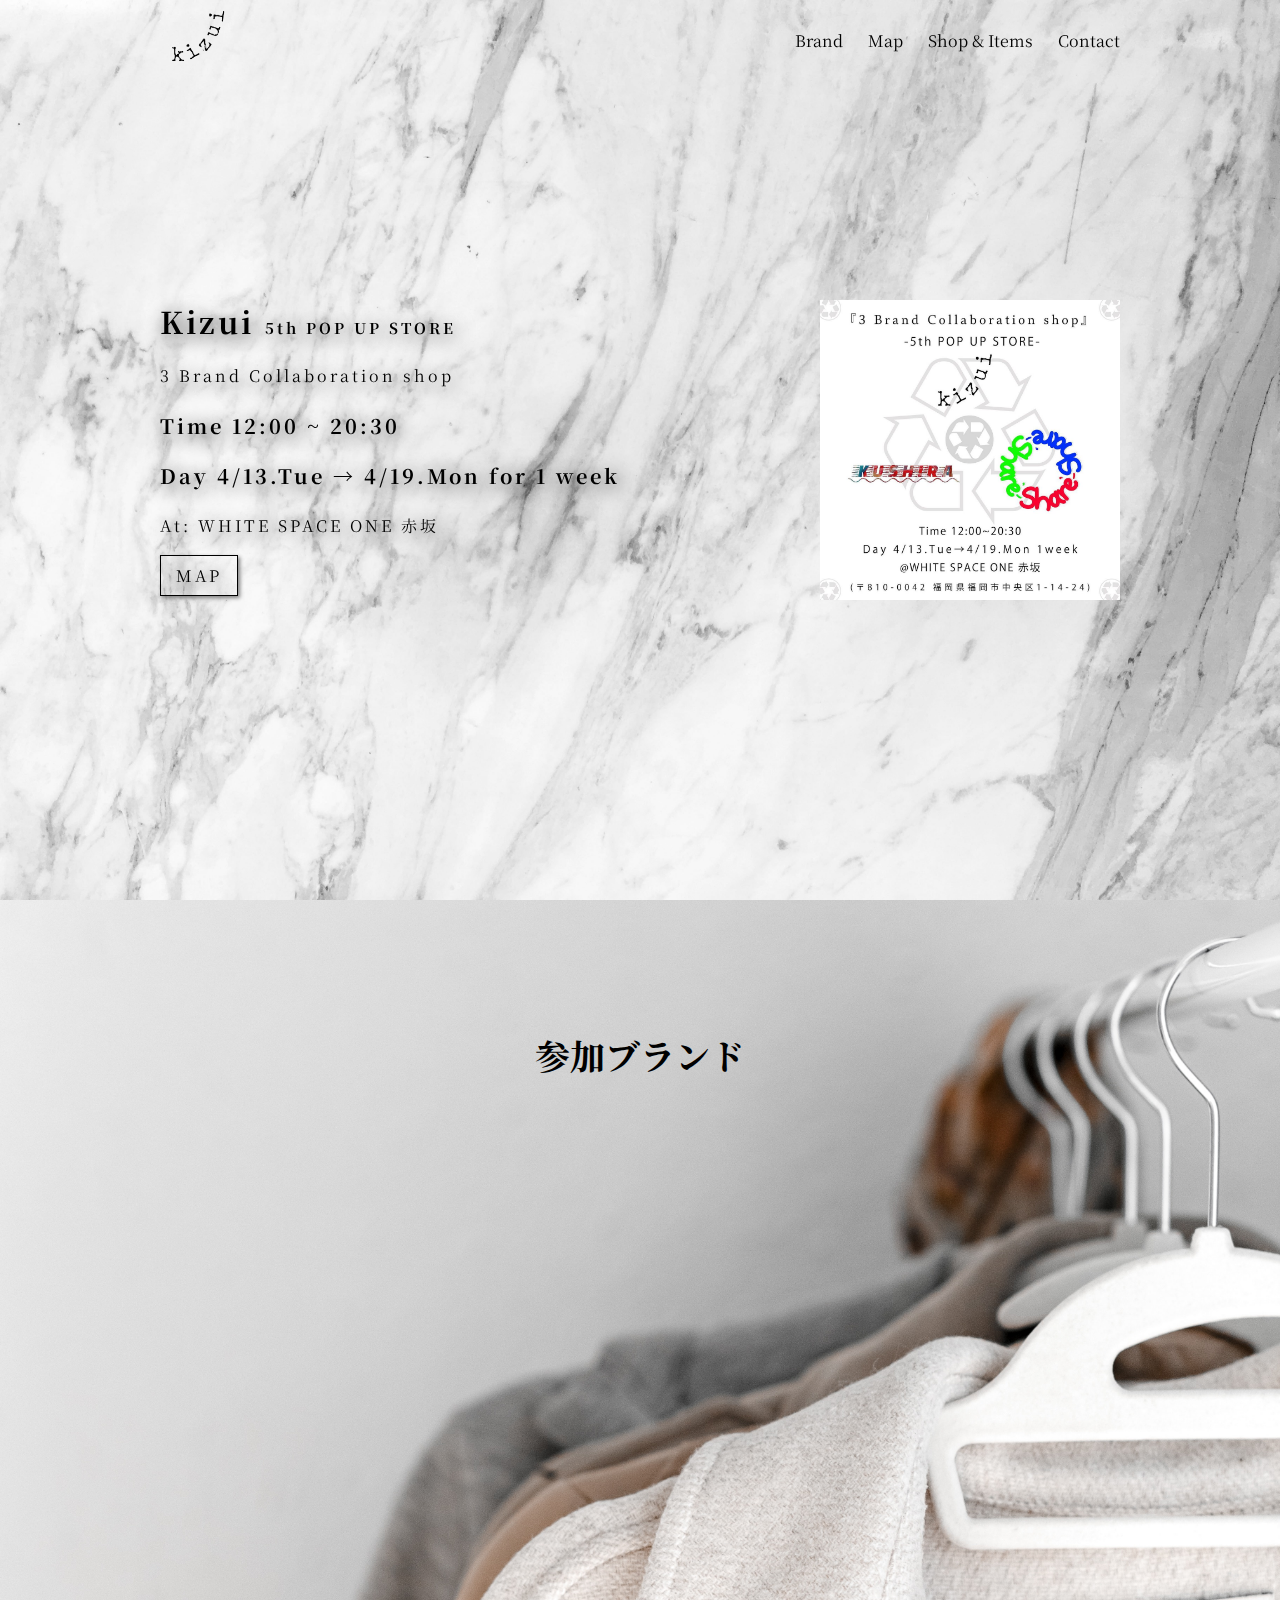
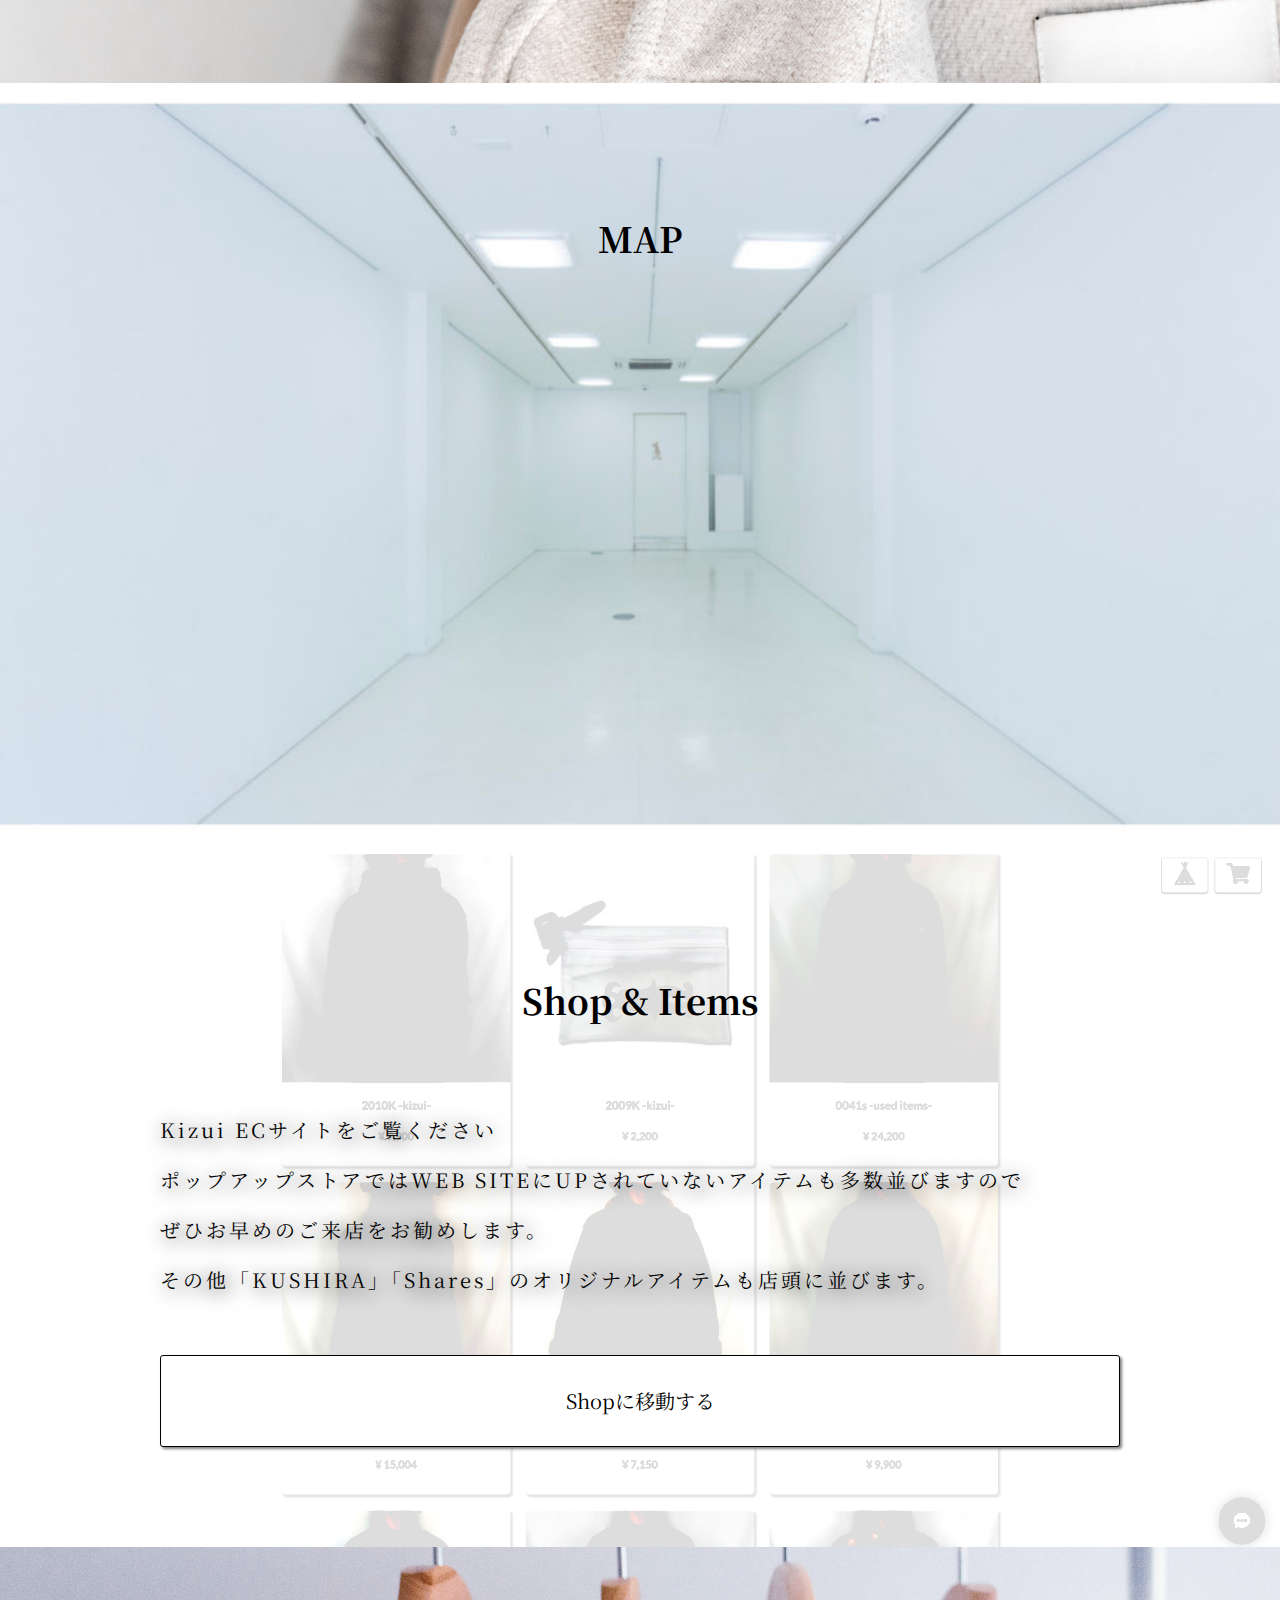
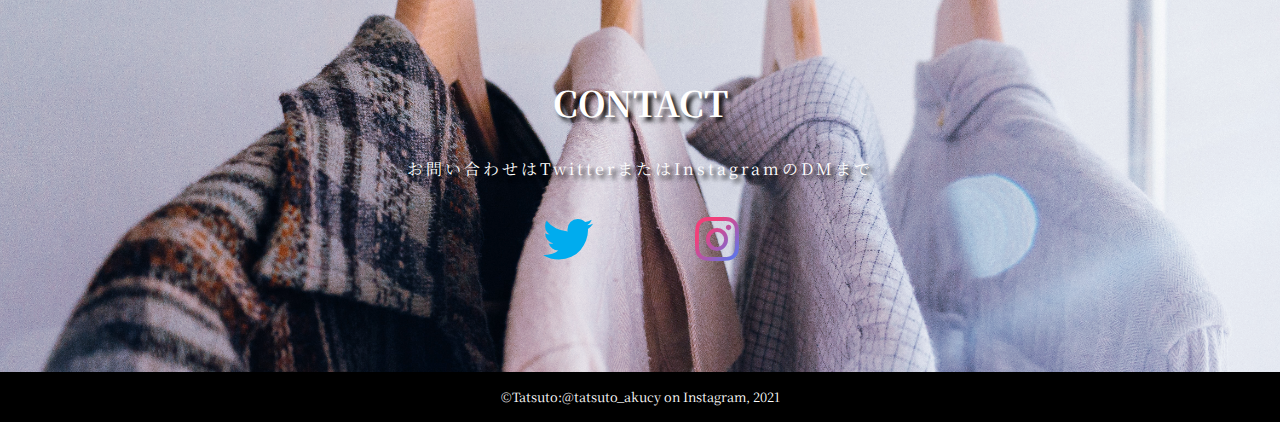
==== commit 2a2431cd: "スティッキヘッダー修正前" ====
--- a/home.html
+++ b/home.html
@@ -66,9 +66,9 @@
                 <ul class="header-nav-res-list">
                     <li class="header-nav-res-list-items"><a href="#fv" class="">Home</a></li>
                     <li class="header-nav-res-list-items"><a href="#brand" class="">Brand</a></li>
-                    <li class="header-nav-res-list-items"><a href="#ｓmap" class="">Map</a></li>
+                    <li class="header-nav-res-list-items"><a href="#map" class="">Map</a></li>
+                    <li class="header-nav-res-list-items"><a href="#shop" class="">Shop & Items</a></li>
                     <li class="header-nav-res-list-items"><a href="#contact" class="">Contact</a></li>
-                    <li class="header-nav-res-list-items"><a href="https://kizui.theshop.jp/" class="">Shop & Items</a></li>
                 </ul>
             </nav>
         </div>
@@ -118,7 +118,7 @@
                                     <a href="!#"><i class="fab fa-twitter"></i></a>
                                 </div>
                                 <div class="instagram-icon">
-                                    <a href="https://www.instagram.com/jonta4723/"><i class="fab fa-instagram"></i></a>
+                                    <a href="https://www.instagram.com/jonta4723/" target="_blank" rel="noopener noreferrer"><i class="fab fa-instagram"></i></a>
                                 </div>
                             </div>
                         </div>
@@ -139,7 +139,7 @@
                                     <a href="!#"><i class="fab fa-twitter"></i></a>
                                 </div>
                                 <div class="instagram-icon">
-                                    <a href="!#"><i class="fab fa-instagram"></i></a>
+                                    <a href="https://www.instagram.com/kazuki___art/"><i class="fab fa-instagram"></i></a>
                                 </div>
                             </div>
                         </div>
@@ -153,14 +153,14 @@
                         <p class="brand-title">- Share's -</p>
                         <div class="brand-profile">
                             <div class="person-img">
-                                <img src="img/pexels-mnz-1598505.jpg" alt="">
+                                <img src="img/Kizui_regular_imgs/IMG_9426.PNG" alt="">
                             </div>
                             <div class="brand-sns">
                                 <div class="twitter-icon">
                                     <a href="!#"><i class="fab fa-twitter"></i></a>
                                 </div>
                                 <div class="instagram-icon">
-                                    <a href="!#"><i class="fab fa-instagram"></i></a>
+                                    <a href="https://www.instagram.com/Share__s/"><i class="fab fa-instagram"></i></a>
                                 </div>
                             </div>
                         </div>
@@ -242,7 +242,7 @@
                     <p class="contact-text">お問い合わせは<br class="only-responsivebr">TwitterまたはInstagramのDMまで</p>
                     <div class="sns-icons">
                         <div class="twitter-icon"><a href="!#"><i class="fab fa-twitter"></i></a></div>
-                        <div class="instagram-icon"><a href="!#"><i class="fab fa-instagram"></i></a></div>
+                        <div class="instagram-icon"><a href="https://www.instagram.com/jonta4723/" target="_blank" rel="noopener noreferrer"><i class="fab fa-instagram"></i></a></div>
                     </div>
                 </div>
             </div>
--- a/css/style.css
+++ b/css/style.css
@@ -140,6 +140,8 @@
   background-image: url("../img/pexels-henry-&-co-2341290.jpg");
   background-position: center;
   background-size: cover;
+  text-shadow: 4px 4px 4px #000;
+  text-shadow: 4px 4px 20px #000;
 }
 
 .fv .fv-inner {
@@ -407,6 +409,7 @@
 .shop .shop-inner .shop-discription-left {
   padding-bottom: 50px;
   letter-spacing: 3px;
+  text-shadow: 3px 3px 20px #000;
 }
 
 .shop .shop-inner .shop-discription-left a {
@@ -419,8 +422,8 @@
   text-align: center;
   border-radius: 3px;
   background-color: white;
-  -webkit-box-shadow: 2px 2px 4px gray;
-          box-shadow: 2px 2px 4px gray;
+  -webkit-box-shadow: 2px 2px 3px gray;
+          box-shadow: 2px 2px 3px gray;
 }
 
 .shop .shop-inner .shop-discription-right p:hover {
@@ -433,10 +436,10 @@
 }
 
 .contact {
-  background-image: url("../img/bg-imgs/brian-patrick-tagalog-6ODCOyHt944-unsplash.jpg");
-  background-color: #545454;
+  background-image: url("../img/bg-imgs/fernando-lavin-fi5YSQfxbVk-unsplash.jpg");
+  background-color: #8481a7;
+  background-position: top;
   background-blend-mode: hard-light;
-  background-position: 10%, 0%;
   background-size: cover;
   text-align: center;
   padding-bottom: 100px;
@@ -451,6 +454,7 @@
 .contact .contact-inner .contact-title {
   padding-bottom: 30px;
   color: white;
+  text-shadow: 4px 4px 4px #000;
 }
 
 .contact .contact-inner .contact-discription {
@@ -460,6 +464,7 @@
 .contact .contact-inner .contact-discription .contact-text {
   padding-bottom: 20px;
   letter-spacing: 3px;
+  text-shadow: 4px 4px 4px #000;
 }
 
 .contact .contact-inner .contact-discription .sns-icons {
--- a/css/responsive.css
+++ b/css/responsive.css
@@ -90,6 +90,7 @@
     background-blend-mode: lighten;
     background-color: rgba(255, 255, 255, 0.8);
     padding-top: 30px;
+    text-shadow: none;
   }
   .fv-inner .fv-right {
     display: none;
@@ -160,7 +161,7 @@
     padding: 0 4vw;
   }
   footer {
-    font-size: 50%;
+    font-size: 70%;
   }
   .only-responsivebr {
     display: block;
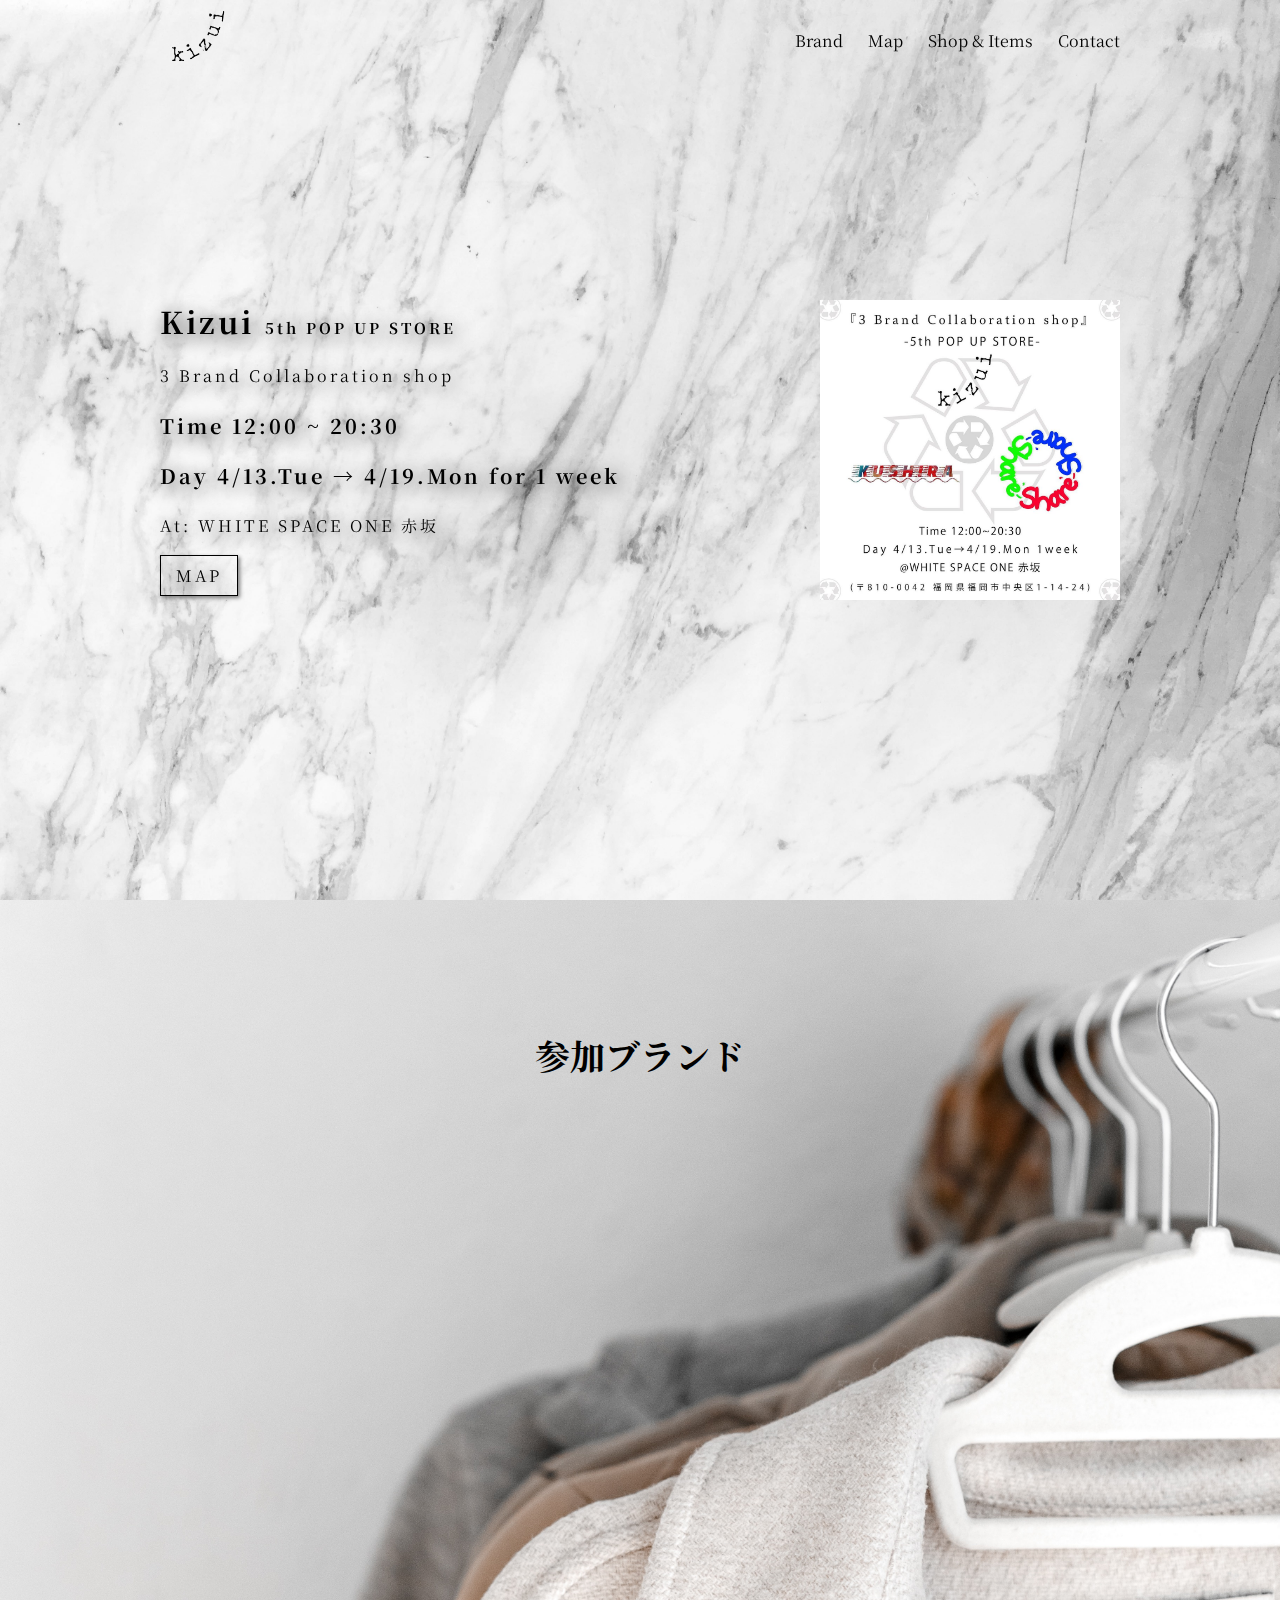
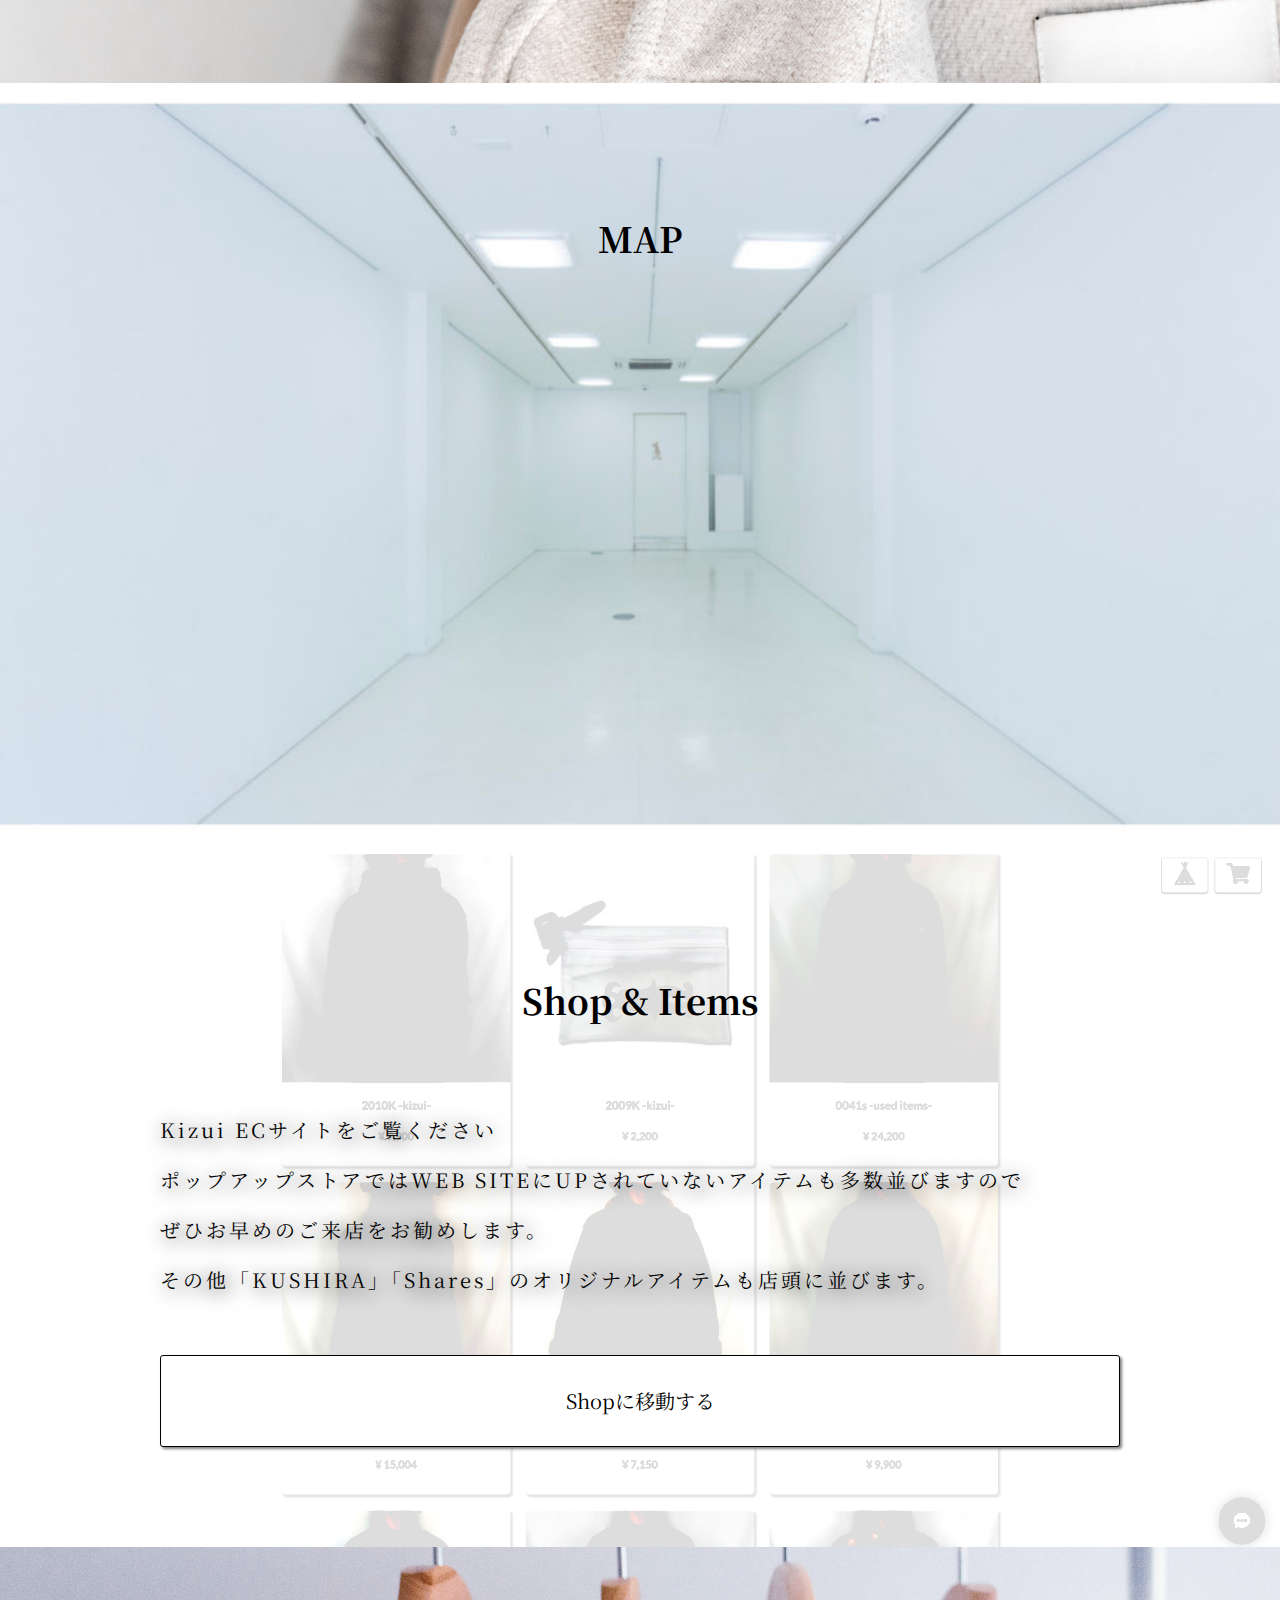
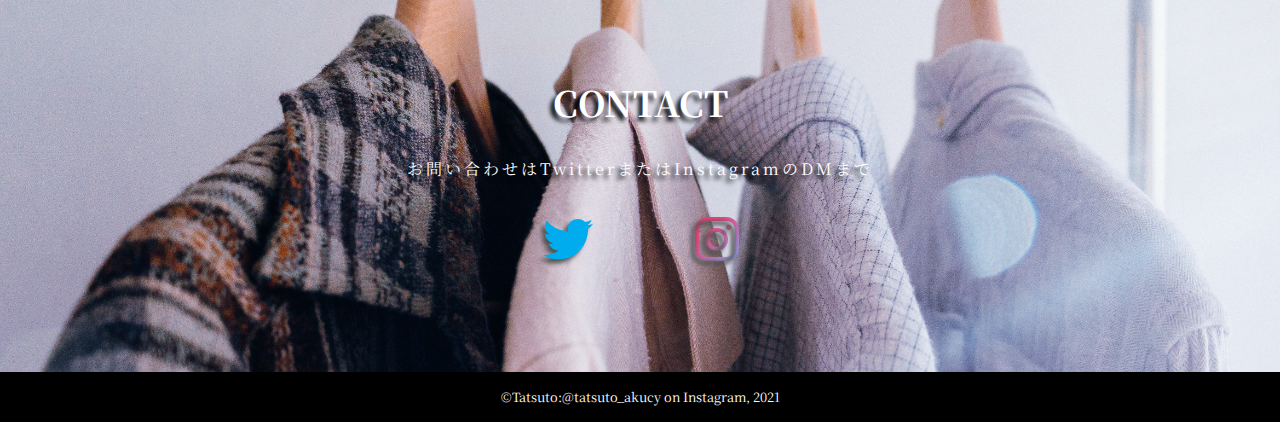
==== commit 24de5a57: "一応完成" ====
--- a/home.html
+++ b/home.html
@@ -139,7 +139,7 @@
                                     <a href="!#"><i class="fab fa-twitter"></i></a>
                                 </div>
                                 <div class="instagram-icon">
-                                    <a href="https://www.instagram.com/kazuki___art/"><i class="fab fa-instagram"></i></a>
+                                    <a href="https://www.instagram.com/kazuki___art/"　target="_blank" rel="noopener noreferrer"><i class="fab fa-instagram"></i></a>
                                 </div>
                             </div>
                         </div>
@@ -160,7 +160,7 @@
                                     <a href="!#"><i class="fab fa-twitter"></i></a>
                                 </div>
                                 <div class="instagram-icon">
-                                    <a href="https://www.instagram.com/Share__s/"><i class="fab fa-instagram"></i></a>
+                                    <a href="https://www.instagram.com/Share__s/"　target="_blank" rel="noopener noreferrer"><i class="fab fa-instagram"></i></a>
                                 </div>
                             </div>
                         </div>
--- a/css/style.css
+++ b/css/style.css
@@ -32,7 +32,7 @@
 }
 
 .fa-instagram {
-  background: -webkit-linear-gradient(135deg, #427eff 0%, #f13f79 70%);
+  background: -webkit-linear-gradient(135deg, #85acff 0%, #f13f79 70%);
   -webkit-background-clip: text;
   -webkit-text-fill-color: transparent;
 }
@@ -292,6 +292,7 @@
   -ms-flex-pack: distribute;
       justify-content: space-around;
   font-size: 30px;
+  text-shadow: 4px 4px 4px #a0a0a0;
 }
 
 .concept-inner .concept-discription .concept-brand .brand-profile .brand-sns .twitter-icon .fa-twitter {
@@ -444,6 +445,7 @@
   text-align: center;
   padding-bottom: 100px;
   position: relative;
+  text-shadow: -4px 4px 4px #000;
 }
 
 .contact .contact-inner {
@@ -454,7 +456,6 @@
 .contact .contact-inner .contact-title {
   padding-bottom: 30px;
   color: white;
-  text-shadow: 4px 4px 4px #000;
 }
 
 .contact .contact-inner .contact-discription {
@@ -464,7 +465,6 @@
 .contact .contact-inner .contact-discription .contact-text {
   padding-bottom: 20px;
   letter-spacing: 3px;
-  text-shadow: 4px 4px 4px #000;
 }
 
 .contact .contact-inner .contact-discription .sns-icons {
@@ -475,6 +475,7 @@
       -ms-flex-pack: center;
           justify-content: center;
   font-size: 50px;
+  text-shadow: -4px 4px 4px #525252;
 }
 
 .contact .contact-inner .contact-discription .sns-icons .twitter-icon {
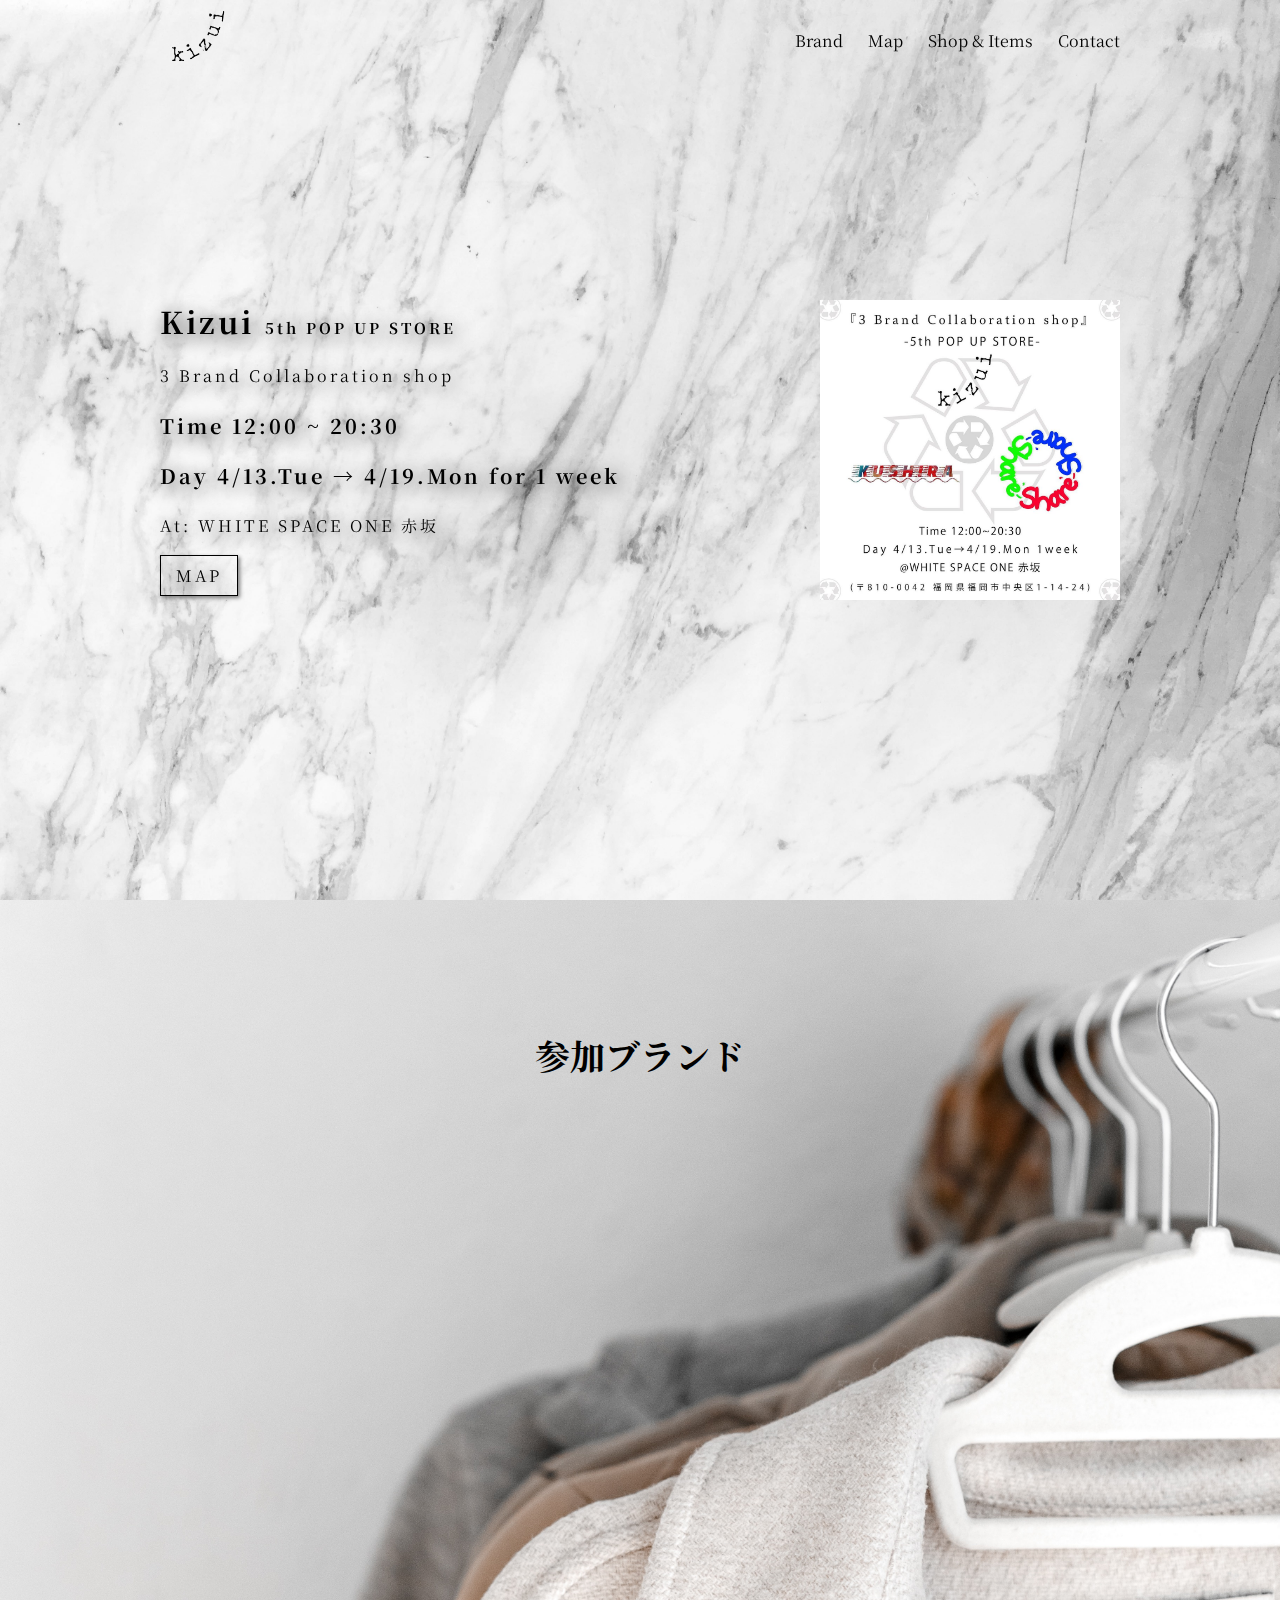
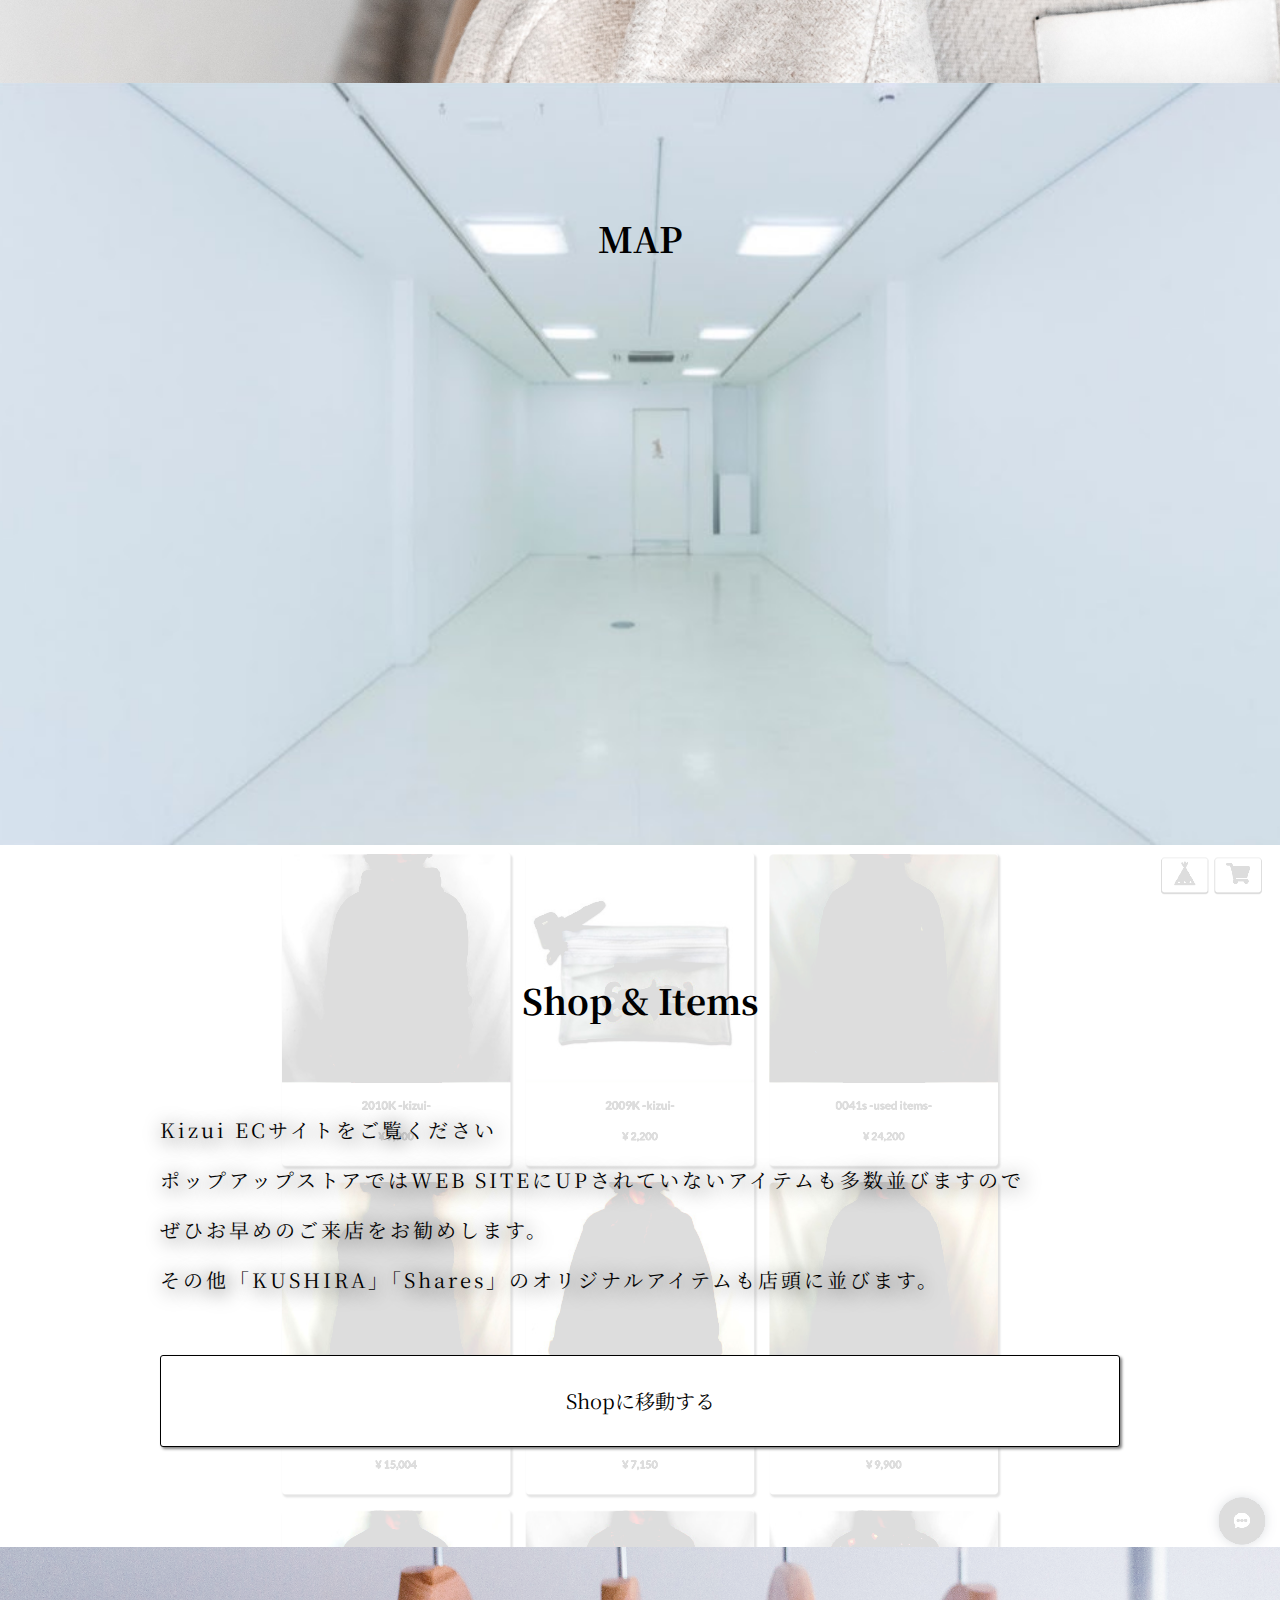
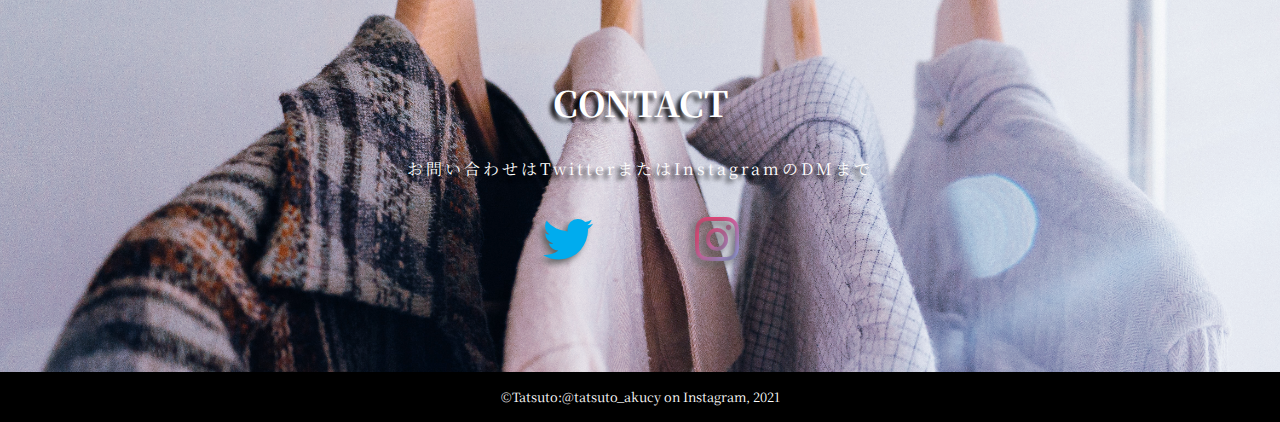
==== commit fba2dbf6: "img変更" ====
--- a/home.html
+++ b/home.html
@@ -115,7 +115,7 @@
                             </div>
                             <div class="brand-sns">
                                 <div class="twitter-icon">
-                                    <a href="!#"><i class="fab fa-twitter"></i></a>
+                                    <a href="https://twitter.com/jjj_4723" target="_blank" rel="noopener noreferrer"><i class="fab fa-twitter"></i></a>
                                 </div>
                                 <div class="instagram-icon">
                                     <a href="https://www.instagram.com/jonta4723/" target="_blank" rel="noopener noreferrer"><i class="fab fa-instagram"></i></a>
@@ -136,10 +136,10 @@
                             </div>
                             <div class="brand-sns">
                                 <div class="twitter-icon">
-                                    <a href="!#"><i class="fab fa-twitter"></i></a>
+                                    <a href="https://twitter.com/kazuki_tick?s=11" target="_blank" rel="noopener noreferrer"><i class="fab fa-twitter"></i></a>
                                 </div>
                                 <div class="instagram-icon">
-                                    <a href="https://www.instagram.com/kazuki___art/"　target="_blank" rel="noopener noreferrer"><i class="fab fa-instagram"></i></a>
+                                    <a href="https://www.instagram.com/kazuki___art/" target="_blank" rel="noopener noreferrer"><i class="fab fa-instagram"></i></a>
                                 </div>
                             </div>
                         </div>
@@ -153,11 +153,11 @@
                         <p class="brand-title">- Share's -</p>
                         <div class="brand-profile">
                             <div class="person-img">
-                                <img src="img/Kizui_regular_imgs/IMG_9426.PNG" alt="">
+                                <img src="img/Kizui_regular_imgs/S__48496643.jpg" alt="">
                             </div>
                             <div class="brand-sns">
                                 <div class="twitter-icon">
-                                    <a href="!#"><i class="fab fa-twitter"></i></a>
+                                    <a href="https://twitter.com/yu_daidesuu?s=11" target="_blank" rel="noopener noreferrer"><i class="fab fa-twitter"></i></a>
                                 </div>
                                 <div class="instagram-icon">
                                     <a href="https://www.instagram.com/Share__s/"　target="_blank" rel="noopener noreferrer"><i class="fab fa-instagram"></i></a>
@@ -241,7 +241,7 @@
                 <div class="contact-discription">
                     <p class="contact-text">お問い合わせは<br class="only-responsivebr">TwitterまたはInstagramのDMまで</p>
                     <div class="sns-icons">
-                        <div class="twitter-icon"><a href="!#"><i class="fab fa-twitter"></i></a></div>
+                        <div class="twitter-icon"><a href="https://twitter.com/jjj_4723" target="_blank" rel="noopener noreferrer"><i class="fab fa-twitter"></i></a></div>
                         <div class="instagram-icon"><a href="https://www.instagram.com/jonta4723/" target="_blank" rel="noopener noreferrer"><i class="fab fa-instagram"></i></a></div>
                     </div>
                 </div>
--- a/css/style.css
+++ b/css/style.css
@@ -323,6 +323,10 @@
   background-size: contain;
 }
 
+#kushira img {
+  zoom: 1.5;
+}
+
 .map {
   background-image: url("../img/rental03-1024x724.jpeg");
   background-position: center;
@@ -475,7 +479,7 @@
       -ms-flex-pack: center;
           justify-content: center;
   font-size: 50px;
-  text-shadow: -4px 4px 4px #525252;
+  text-shadow: -4px 4px 6px #636262;
 }
 
 .contact .contact-inner .contact-discription .sns-icons .twitter-icon {
